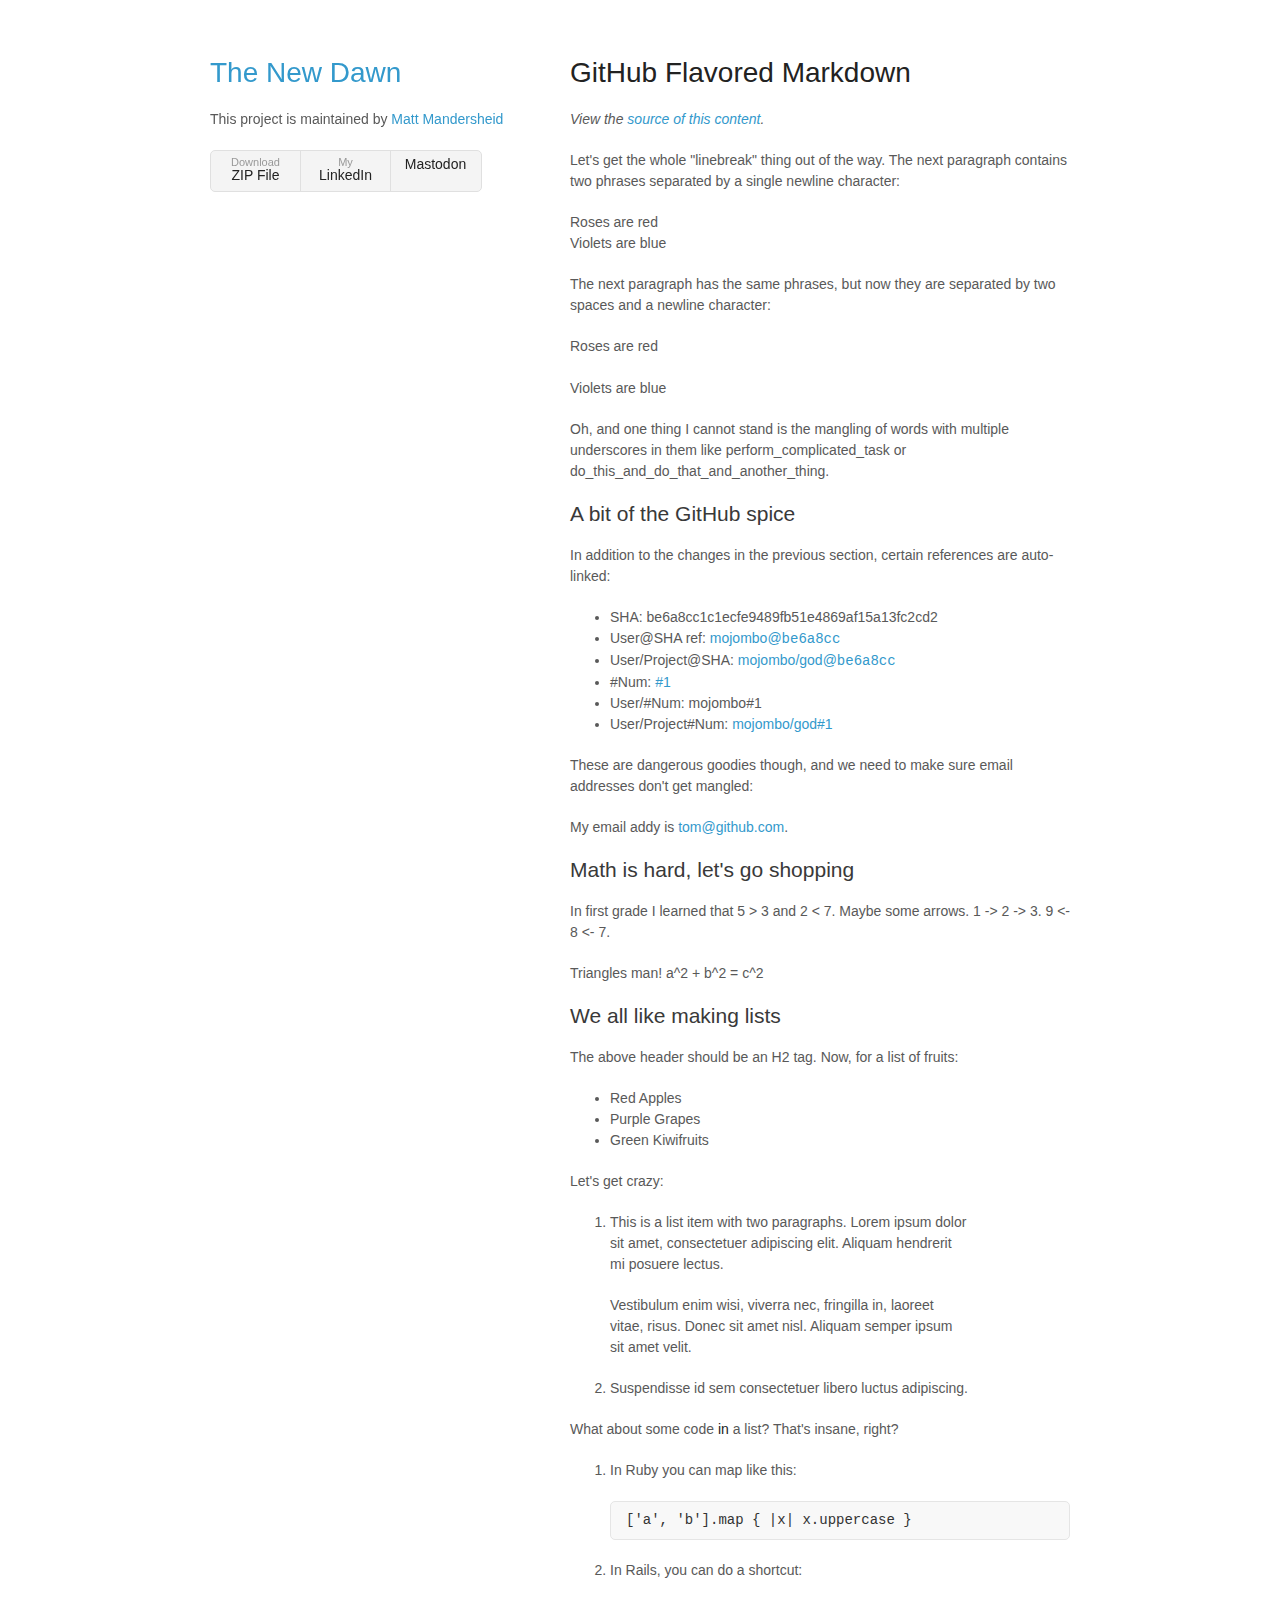
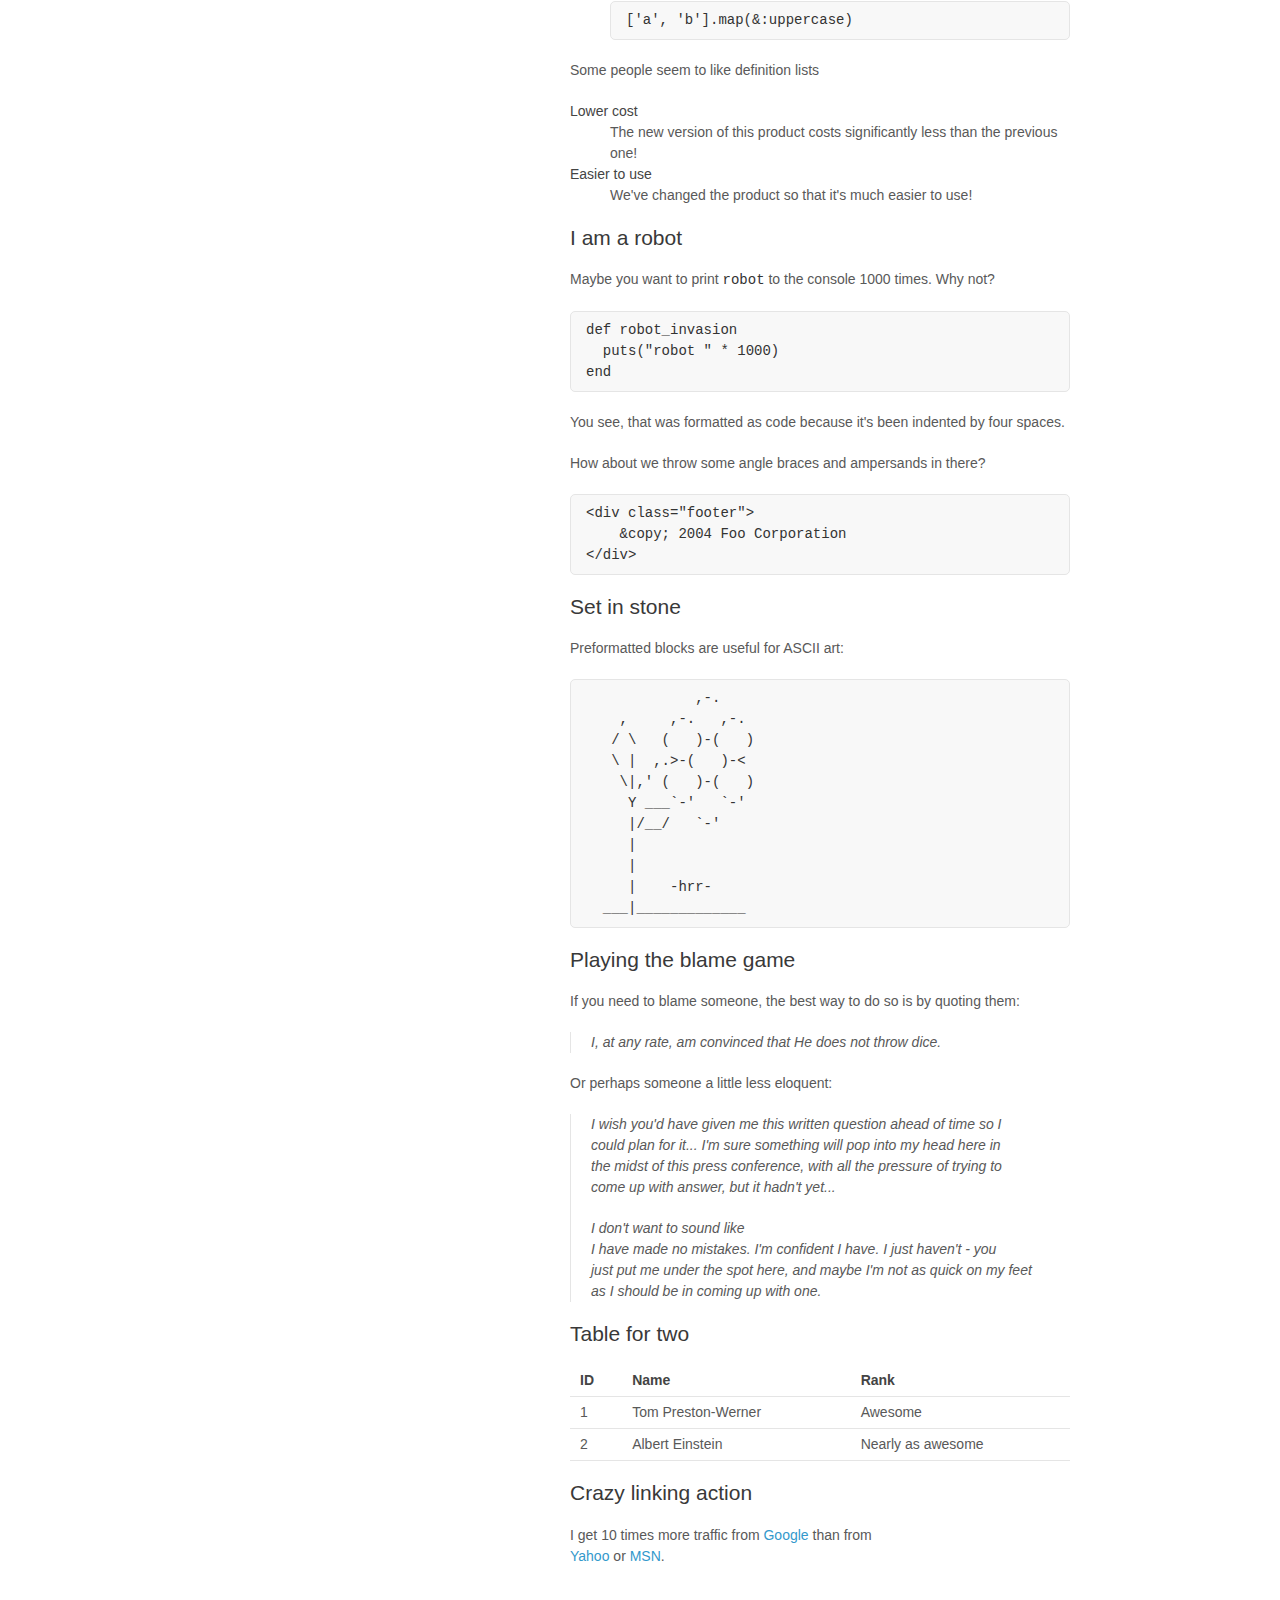
==== index.html @ 19981539 "Update index.html" ====
<!DOCTYPE html>
<html>
  <head>
    <meta charset="utf-8" />
    <meta http-equiv="X-UA-Compatible" content="chrome=1" />
    <title>A New Dawn by Matt M.</title>

    <link rel="stylesheet" href="stylesheets/styles.css" />
    <link rel="stylesheet" href="stylesheets/pygment_trac.css" />
    <meta name="viewport" content="width=device-width" />
    <!--[if lt IE 9]>
      <script src="//html5shiv.googlecode.com/svn/trunk/html5.js"></script>
    <![endif]-->
  </head>
  <body>
    <div class="wrapper">
      <header>
        <h1><a href="index.html">The New Dawn</a></h1>
        <p>
          This project is maintained by
          <a href="http://github.com/mmandersheid">Matt Mandersheid</a>
        </p>
        <ul>
          <li>
            <a href="https://github.com/orderedlist/minimal/zipball/master"
              >Download <strong>ZIP File</strong></a
            >
          </li>
          <li>
            <a href="https://linkedin.com/mmandersheid"
              >My <strong>LinkedIn</strong></a
            >
          </li>
          <li>
            <a href="https://mastodon.social/@matthewm"
              ><strong>Mastodon</strong></a
            >
          </li>
        </ul>
        <!-- Embed another HTML file here -->
        <div class="iframe-container">
          <iframe
            id="embeddedIframe"
            src="https://mmandersheid.github.io/TheNewDawn/about.html"
            frameborder="0"
            scrolling="no"
            onload="resizeIframe(this)"
          ></iframe>
        </div>
      </header>
      <section>
        <h1>GitHub Flavored Markdown</h1>

        <p>
          <em
            >View the
            <a
              href="http://github.github.com/github-flavored-markdown/sample_content.html"
              >source of this content</a
            >.</em
          >
        </p>

        <p>
          Let's get the whole "linebreak" thing out of the way. The next
          paragraph contains two phrases separated by a single newline
          character:
        </p>

        <p>
          Roses are red<br />
          Violets are blue
        </p>

        <p>
          The next paragraph has the same phrases, but now they are separated by
          two spaces and a newline character:
        </p>

        <p>
          Roses are red<br /><br />
          Violets are blue
        </p>

        <p>
          Oh, and one thing I cannot stand is the mangling of words with
          multiple underscores in them like perform_complicated_task or
          do_this_and_do_that_and_another_thing.
        </p>

        <h2>A bit of the GitHub spice</h2>

        <p>
          In addition to the changes in the previous section, certain references
          are auto-linked:
        </p>

        <ul>
          <li>SHA: be6a8cc1c1ecfe9489fb51e4869af15a13fc2cd2</li>
          <li>
            User@SHA ref:
            <a
              href="https://github.com/mojombo/product/commit/be6a8cc1c1ecfe9489fb51e4869af15a13fc2cd2"
              class="commit-link"
              >mojombo@<tt>be6a8cc</tt></a
            >
          </li>
          <li>
            User/Project@SHA:
            <a
              href="https://github.com/mojombo/god/commit/be6a8cc1c1ecfe9489fb51e4869af15a13fc2cd2"
              class="commit-link"
              >mojombo/god@<tt>be6a8cc</tt></a
            >
          </li>
          <li>
            #Num:
            <a
              href="https://github.com/github/product/issues/1"
              class="issue-link"
              title="Baseline: What is up in the air right now?"
              >#1</a
            >
          </li>
          <li>User/#Num: mojombo#1</li>
          <li>
            User/Project#Num:
            <a
              href="https://github.com/mojombo/god/issues/1"
              class="issue-link"
              title="The server is not available (or you do not have permissions to access it)"
              >mojombo/god#1</a
            >
          </li>
        </ul>

        <p>
          These are dangerous goodies though, and we need to make sure email
          addresses don't get mangled:
        </p>

        <p>
          My email addy is <a href="mailto:tom@github.com">tom@github.com</a>.
        </p>

        <h2>Math is hard, let's go shopping</h2>

        <p>
          In first grade I learned that 5 &gt; 3 and 2 &lt; 7. Maybe some
          arrows. 1 -&gt; 2 -&gt; 3. 9 &lt;- 8 &lt;- 7.
        </p>

        <p>Triangles man! a^2 + b^2 = c^2</p>

        <h2>We all like making lists</h2>

        <p>The above header should be an H2 tag. Now, for a list of fruits:</p>

        <ul>
          <li>Red Apples</li>
          <li>Purple Grapes</li>
          <li>Green Kiwifruits</li>
        </ul>

        <p>Let's get crazy:</p>

        <ol>
          <li>
            <p>
              This is a list item with two paragraphs. Lorem ipsum dolor<br />
              sit amet, consectetuer adipiscing elit. Aliquam hendrerit<br />
              mi posuere lectus.
            </p>

            <p>
              Vestibulum enim wisi, viverra nec, fringilla in, laoreet<br />
              vitae, risus. Donec sit amet nisl. Aliquam semper ipsum<br />
              sit amet velit.
            </p>
          </li>
          <li>
            <p>Suspendisse id sem consectetuer libero luctus adipiscing.</p>
          </li>
        </ol>

        <p>
          What about some code <strong>in</strong> a list? That's insane, right?
        </p>

        <ol>
          <li>
            <p>In Ruby you can map like this:</p>

            <pre><code>['a', 'b'].map { |x| x.uppercase }</code></pre>
          </li>
          <li>
            <p>In Rails, you can do a shortcut:</p>

            <pre><code>['a', 'b'].map(&amp;:uppercase)</code></pre>
          </li>
        </ol>

        <p>Some people seem to like definition lists</p>

        <dl>
          <dt>Lower cost</dt>
          <dd>
            The new version of this product costs significantly less than the
            previous one!
          </dd>
          <dt>Easier to use</dt>
          <dd>We've changed the product so that it's much easier to use!</dd>
        </dl>

        <h2>I am a robot</h2>

        <p>
          Maybe you want to print <code>robot</code> to the console 1000 times.
          Why not?
        </p>

        <pre><code>def robot_invasion
  puts("robot " * 1000)
end
</code></pre>

        <p>
          You see, that was formatted as code because it's been indented by four
          spaces.
        </p>

        <p>How about we throw some angle braces and ampersands in there?</p>

        <pre><code>&lt;div class="footer"&gt;
    &amp;copy; 2004 Foo Corporation
&lt;/div&gt;
</code></pre>

        <h2>Set in stone</h2>

        <p>Preformatted blocks are useful for ASCII art:</p>

        <pre>
             ,-.
    ,     ,-.   ,-.
   / \   (   )-(   )
   \ |  ,.&gt;-(   )-&lt;
    \|,' (   )-(   )
     Y ___`-'   `-'
     |/__/   `-'
     |
     |
     |    -hrr-
  ___|_____________
</pre
        >

        <h2>Playing the blame game</h2>

        <p>
          If you need to blame someone, the best way to do so is by quoting
          them:
        </p>

        <blockquote>
          <p>I, at any rate, am convinced that He does not throw dice.</p>
        </blockquote>

        <p>Or perhaps someone a little less eloquent:</p>

        <blockquote>
          <p>
            I wish you'd have given me this written question ahead of time so
            I<br />
            could plan for it... I'm sure something will pop into my head here
            in<br />
            the midst of this press conference, with all the pressure of trying
            to<br />
            come up with answer, but it hadn't yet...
          </p>

          <p>
            I don't want to sound like<br />
            I have made no mistakes. I'm confident I have. I just haven't -
            you<br />
            just put me under the spot here, and maybe I'm not as quick on my
            feet<br />
            as I should be in coming up with one.
          </p>
        </blockquote>

        <h2>Table for two</h2>

        <table>
          <tbody>
            <tr>
              <th>ID</th>
              <th>Name</th>
              <th>Rank</th>
            </tr>
            <tr>
              <td>1</td>
              <td>Tom Preston-Werner</td>
              <td>Awesome</td>
            </tr>
            <tr>
              <td>2</td>
              <td>Albert Einstein</td>
              <td>Nearly as awesome</td>
            </tr>
          </tbody>
        </table>

        <h2>Crazy linking action</h2>

        <p>
          I get 10 times more traffic from
          <a href="http://google.com/" title="Google">Google</a> than from<br />
          <a href="http://search.yahoo.com/" title="Yahoo Search">Yahoo</a> or
          <a href="http://search.msn.com/" title="MSN Search">MSN</a>.
        </p>
      </section>
      <footer></footer>
    </div>
    <script src="javascripts/scale.fix.js"></script>
  </body>
</html>
---- stylesheets/styles.css ----
body {
  background-color: #fff;
  padding:50px;
  font: 14px/1.5 -apple-system, BlinkMacSystemFont, "Segoe UI", Roboto, Oxygen, Ubuntu, Cantarell, "Fira Sans", "Droid Sans", "Helvetica Neue", Arial, sans-serif, "Apple Color Emoji", "Segoe UI Emoji", "Segoe UI Symbol";
  color:#595959;
  font-weight:400;
}

h1, h2, h3, h4, h5, h6 {
  color:#222;
  margin:0 0 20px;
}

p, ul, ol, table, pre, dl {
  margin:0 0 20px;
}

h1, h2, h3 {
  line-height:1.1;
}

h1 {
  font-size:28px;
  font-weight: 500;
}

h2 {
  color:#393939;
  font-weight: 500;
}

h3, h4, h5, h6 {
  color:#494949;
  font-weight: 500;
}

a {
  color:#39c;
  text-decoration:none;
}

a:hover {
  color:#069;
}

a small {
  font-size:11px;
  color:#777;
  margin-top:-0.3em;
  display:block;
}

a:hover small {
  color:#777;
}

.wrapper {
  width:860px;
  margin:0 auto;
}

blockquote {
  border-left:1px solid #e5e5e5;
  margin:0;
  padding:0 0 0 20px;
  font-style:italic;
}

code, pre {
  font-family:Monaco, Bitstream Vera Sans Mono, Lucida Console, Terminal, Consolas, Liberation Mono, DejaVu Sans Mono, Courier New, monospace;
  color:#333;
}

pre {
  padding:8px 15px;
  background: #f8f8f8;
  border-radius:5px;
  border:1px solid #e5e5e5;
  overflow-x: auto;
}

table {
  width:100%;
  border-collapse:collapse;
}


.iframe-container {
  position: relative;
  width: 100%;
  padding-top: 100%; /* Example for 16:9 aspect ratio: 9 / 16 = 0.5625 */
}

.iframe-container iframe {
  background-color: transparent;
  position: absolute;
  top: 0;
  left: 0;
  width: 100%;
  height: 175%;
}
th, td {
  text-align:left;
  padding:5px 10px;
  border-bottom:1px solid #e5e5e5;
}

dt {
  color:#444;
  font-weight:500;
}

th {
  color:#444;
}

img {
  max-width:100%;
}

header {
  width:298px;
  float:left;
  position:fixed;
  -webkit-font-smoothing:subpixel-antialiased;
}

header ul {
  list-style:none;
  height:40px;
  padding:0;
  background: #f4f4f4;
  border-radius:5px;
  border:1px solid #e0e0e0;
  width:270px;
}

header li {
  width:89px;
  float:left;
  border-right:1px solid #e0e0e0;
  height:40px;
}

header li:first-child a {
  border-radius:5px 0 0 5px;
}

header li:last-child a {
  border-radius:0 5px 5px 0;
}

header ul a {
  line-height:1;
  font-size:11px;
  color:#999;
  display:block;
  text-align:center;
  padding-top:6px;
  height:34px;
}

header ul a:hover {
  color:#999;
}

header ul a:active {
  background-color:#f0f0f0;
}

strong {
  color:#222;
  font-weight:500;
}

header ul li + li + li {
  border-right:none;
  width:89px;
}

header ul a strong {
  font-size:14px;
  display:block;
  color:#222;
}

section {
  width:500px;
  float:right;
  padding-bottom:50px;
}

small {
  font-size:11px;
}

hr {
  border:0;
  background:#e5e5e5;
  height:1px;
  margin:0 0 20px;
}

footer {
  width:270px;
  float:left;
  position:fixed;
  bottom:50px;
  -webkit-font-smoothing:subpixel-antialiased;
}

@media print, screen and (max-width: 960px) {

  div.wrapper {
    width:auto;
    margin:0;
  }

  header, section, footer {
    float:none;
    position:static;
    width:auto;
  }

  header {
    padding-right:320px;
  }

  section {
    border:1px solid #e5e5e5;
    border-width:1px 0;
    padding:20px 0;
    margin:0 0 20px;
  }

  header a small {
    display:inline;
  }

  header ul {
    position:absolute;
    right:50px;
    top:52px;
  }
}

@media print, screen and (max-width: 720px) {
  body {
    word-wrap:break-word;
  }

  header {
    padding:0;
  }

  header ul, header p.view {
    position:static;
  }

  pre, code {
    word-wrap:normal;
  }
}

@media print, screen and (max-width: 480px) {
  body {
    padding:15px;
  }

  header ul {
    width:99%;
  }

  header li, header ul li + li + li {
    width:33%;
  }
}

@media print {
  body {
    padding:0.4in;
    font-size:12pt;
    color:#444;
  }
}
---- stylesheets/pygment_trac.css ----
.highlight  { background: #ffffff; }
.highlight .c { color: #999988; font-style: italic } /* Comment */
.highlight .err { color: #a61717; background-color: #e3d2d2 } /* Error */
.highlight .k { font-weight: bold } /* Keyword */
.highlight .o { font-weight: bold } /* Operator */
.highlight .cm { color: #999988; font-style: italic } /* Comment.Multiline */
.highlight .cp { color: #999999; font-weight: bold } /* Comment.Preproc */
.highlight .c1 { color: #999988; font-style: italic } /* Comment.Single */
.highlight .cs { color: #999999; font-weight: bold; font-style: italic } /* Comment.Special */
.highlight .gd { color: #000000; background-color: #ffdddd } /* Generic.Deleted */
.highlight .gd .x { color: #000000; background-color: #ffaaaa } /* Generic.Deleted.Specific */
.highlight .ge { font-style: italic } /* Generic.Emph */
.highlight .gr { color: #aa0000 } /* Generic.Error */
.highlight .gh { color: #999999 } /* Generic.Heading */
.highlight .gi { color: #000000; background-color: #ddffdd } /* Generic.Inserted */
.highlight .gi .x { color: #000000; background-color: #aaffaa } /* Generic.Inserted.Specific */
.highlight .go { color: #888888 } /* Generic.Output */#FEFAF6
.highlight .gp { color: #555555 } /* Generic.Prompt */
.highlight .gs { font-weight: bold } /* Generic.Strong */
.highlight .gu { color: #800080; font-weight: bold; } /* Generic.Subheading */
.highlight .gt { color: #aa0000 } /* Generic.Traceback */
.highlight .kc { font-weight: bold } /* Keyword.Constant */
.highlight .kd { font-weight: bold } /* Keyword.Declaration */
.highlight .kn { font-weight: bold } /* Keyword.Namespace */
.highlight .kp { font-weight: bold } /* Keyword.Pseudo */
.highlight .kr { font-weight: bold } /* Keyword.Reserved */
.highlight .kt { color: #445588; font-weight: bold } /* Keyword.Type */
.highlight .m { color: #009999 } /* Literal.Number */
.highlight .s { color: #d14 } /* Literal.String */
.highlight .na { color: #008080 } /* Name.Attribute */
.highlight .nb { color: #0086B3 } /* Name.Builtin */
.highlight .nc { color: #445588; font-weight: bold } /* Name.Class */
.highlight .no { color: #008080 } /* Name.Constant */
.highlight .ni { color: #800080 } /* Name.Entity */
.highlight .ne { color: #990000; font-weight: bold } /* Name.Exception */
.highlight .nf { color: #990000; font-weight: bold } /* Name.Function */
.highlight .nn { color: #555555 } /* Name.Namespace */
.highlight .nt { color: #000080 } /* Name.Tag */
.highlight .nv { color: #008080 } /* Name.Variable */
.highlight .ow { font-weight: bold } /* Operator.Word */
.highlight .w { color: #bbbbbb } /* Text.Whitespace */
.highlight .mf { color: #009999 } /* Literal.Number.Float */
.highlight .mh { color: #009999 } /* Literal.Number.Hex */
.highlight .mi { color: #009999 } /* Literal.Number.Integer */
.highlight .mo { color: #009999 } /* Literal.Number.Oct */
.highlight .sb { color: #d14 } /* Literal.String.Backtick */
.highlight .sc { color: #d14 } /* Literal.String.Char */
.highlight .sd { color: #d14 } /* Literal.String.Doc */
.highlight .s2 { color: #d14 } /* Literal.String.Double */
.highlight .se { color: #d14 } /* Literal.String.Escape */
.highlight .sh { color: #d14 } /* Literal.String.Heredoc */
.highlight .si { color: #d14 } /* Literal.String.Interpol */
.highlight .sx { color: #d14 } /* Literal.String.Other */
.highlight .sr { color: #009926 } /* Literal.String.Regex */
.highlight .s1 { color: #d14 } /* Literal.String.Single */
.highlight .ss { color: #990073 } /* Literal.String.Symbol */
.highlight .bp { color: #999999 } /* Name.Builtin.Pseudo */
.highlight .vc { color: #008080 } /* Name.Variable.Class */
.highlight .vg { color: #008080 } /* Name.Variable.Global */
.highlight .vi { color: #008080 } /* Name.Variable.Instance */
.highlight .il { color: #009999 } /* Literal.Number.Integer.Long */

.type-csharp .highlight .k { color: #0000FF }
.type-csharp .highlight .kt { color: #0000FF }
.type-csharp .highlight .nf { color: #000000; font-weight: normal }
.type-csharp .highlight .nc { color: #2B91AF }
.type-csharp .highlight .nn { color: #000000 }
.type-csharp .highlight .s { color: #A31515 }
.type-csharp .highlight .sc { color: #A31515 }
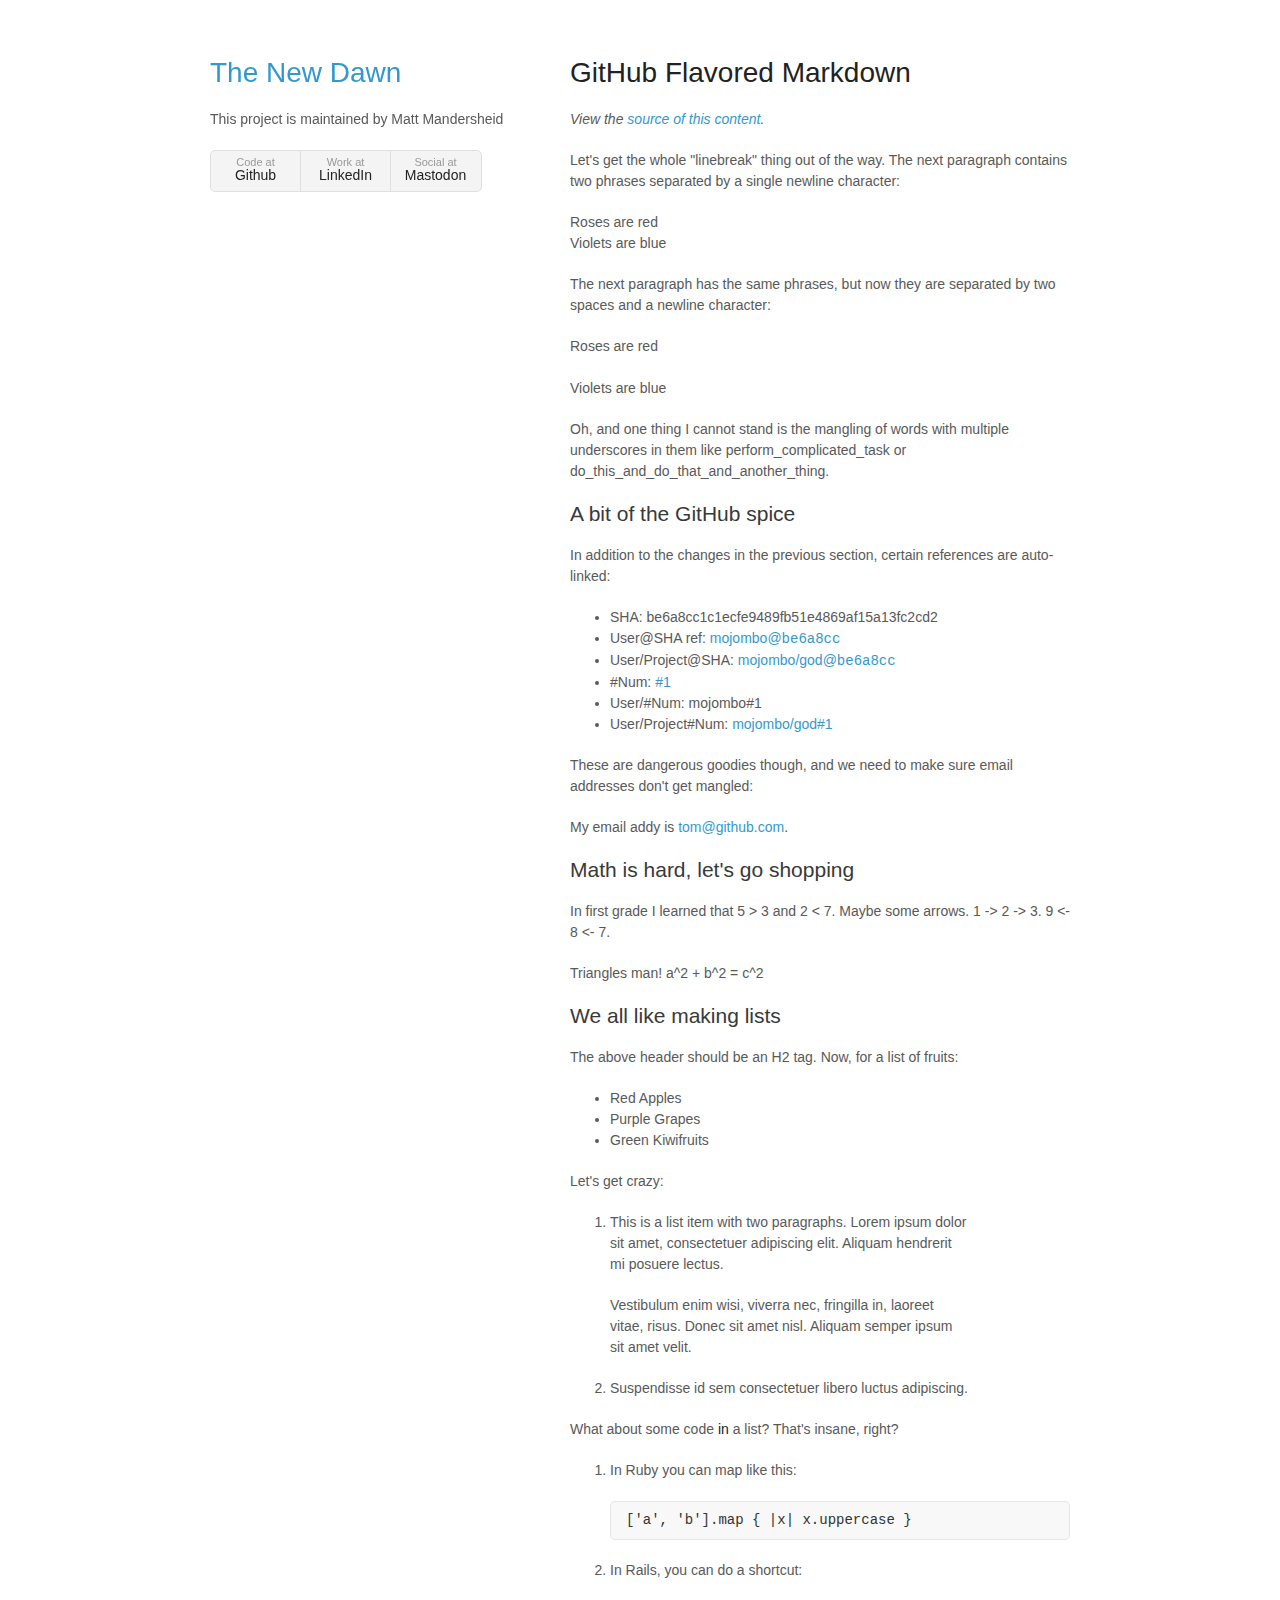
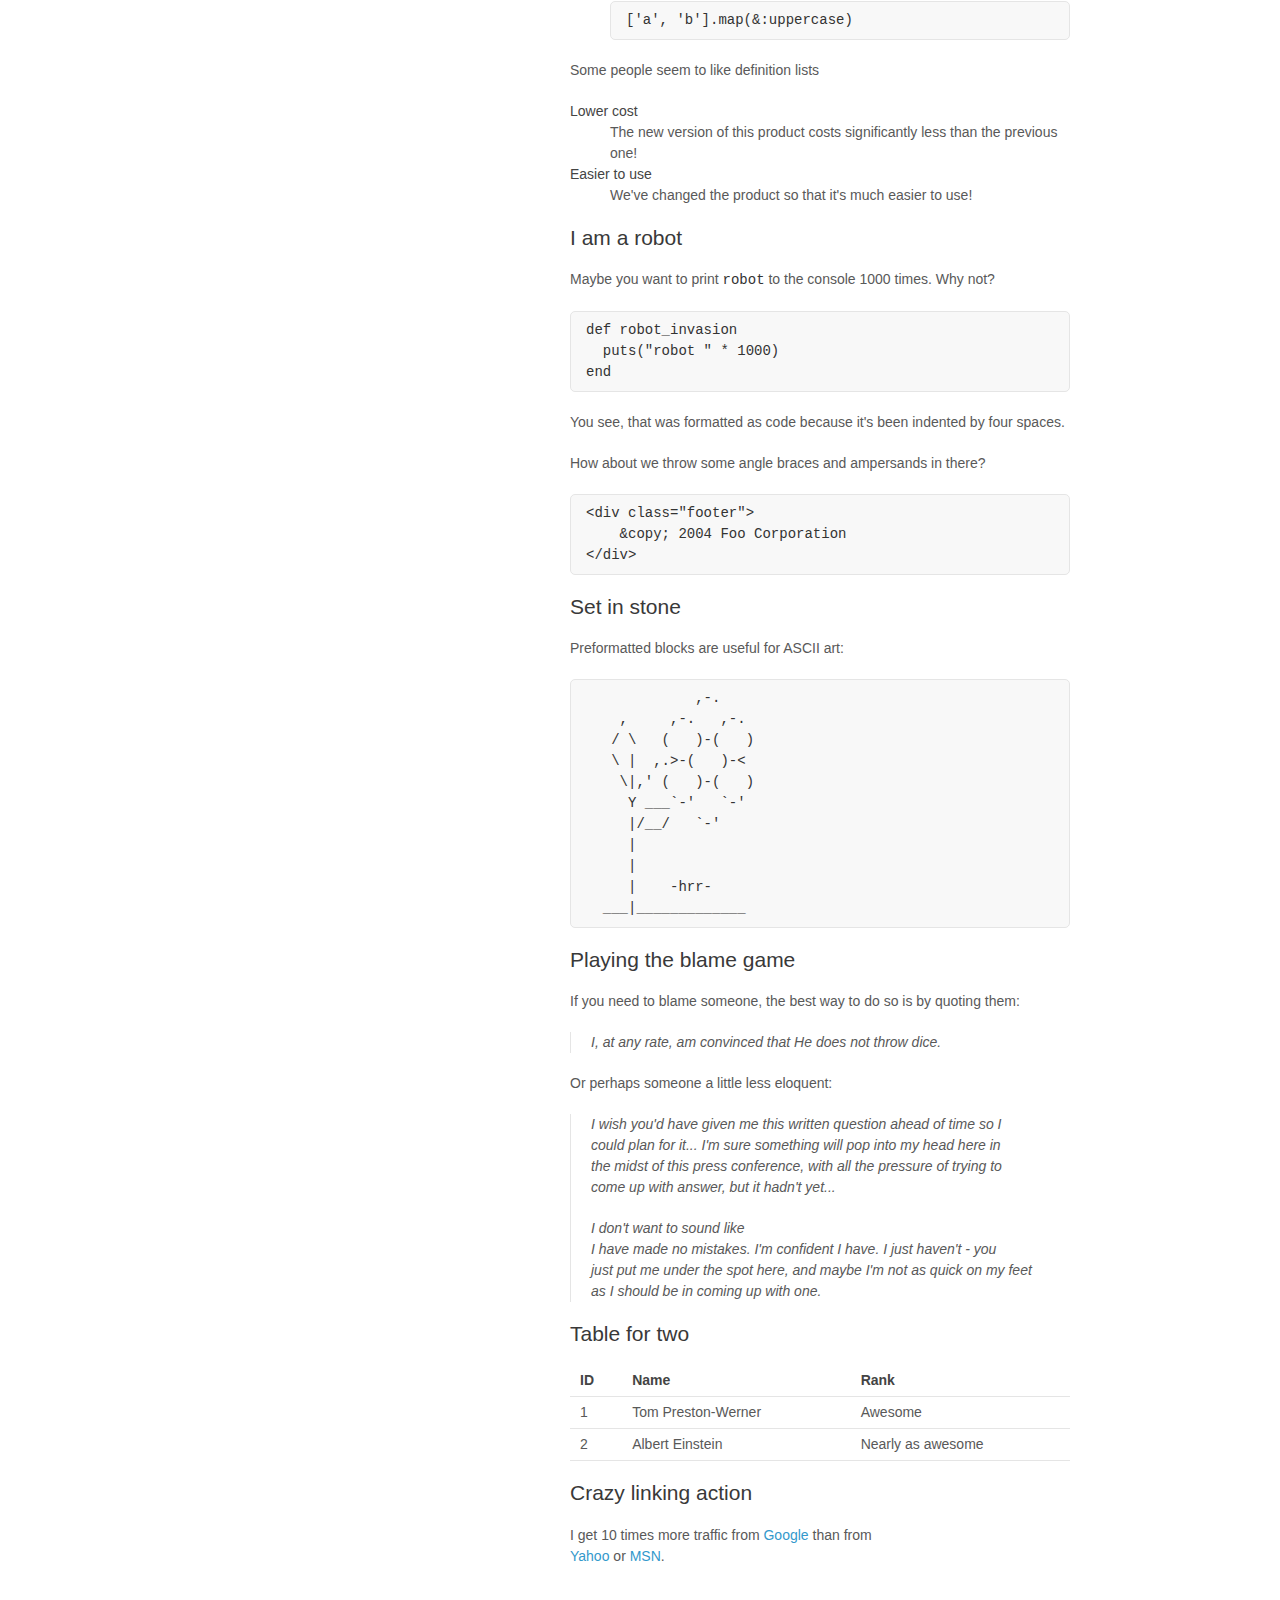
==== commit 1cca626b: "Update index.html" ====
--- a/index.html
+++ b/index.html
@@ -17,23 +17,22 @@
       <header>
         <h1><a href="index.html">The New Dawn</a></h1>
         <p>
-          This project is maintained by
-          <a href="http://github.com/mmandersheid">Matt Mandersheid</a>
+          This project is maintained by Matt Mandersheid</a>
         </p>
         <ul>
           <li>
-            <a href="https://github.com/orderedlist/minimal/zipball/master"
-              >Download <strong>ZIP File</strong></a
-            >
-          </li>
-          <li>
-            <a href="https://linkedin.com/mmandersheid"
-              >My <strong>LinkedIn</strong></a
+            <a href="http://github.com/mmandersheid"
+              >Code at<strong>Github</strong></a
+            >
+          </li>
+          <li>
+            <a href="https://www.linkedin.com/in/matt-mandersheid-91a0b8a0/"
+              >Work at<strong>LinkedIn</strong></a
             >
           </li>
           <li>
             <a href="https://mastodon.social/@matthewm"
-              ><strong>Mastodon</strong></a
+              >Social at <strong>Mastodon</strong></a
             >
           </li>
         </ul>
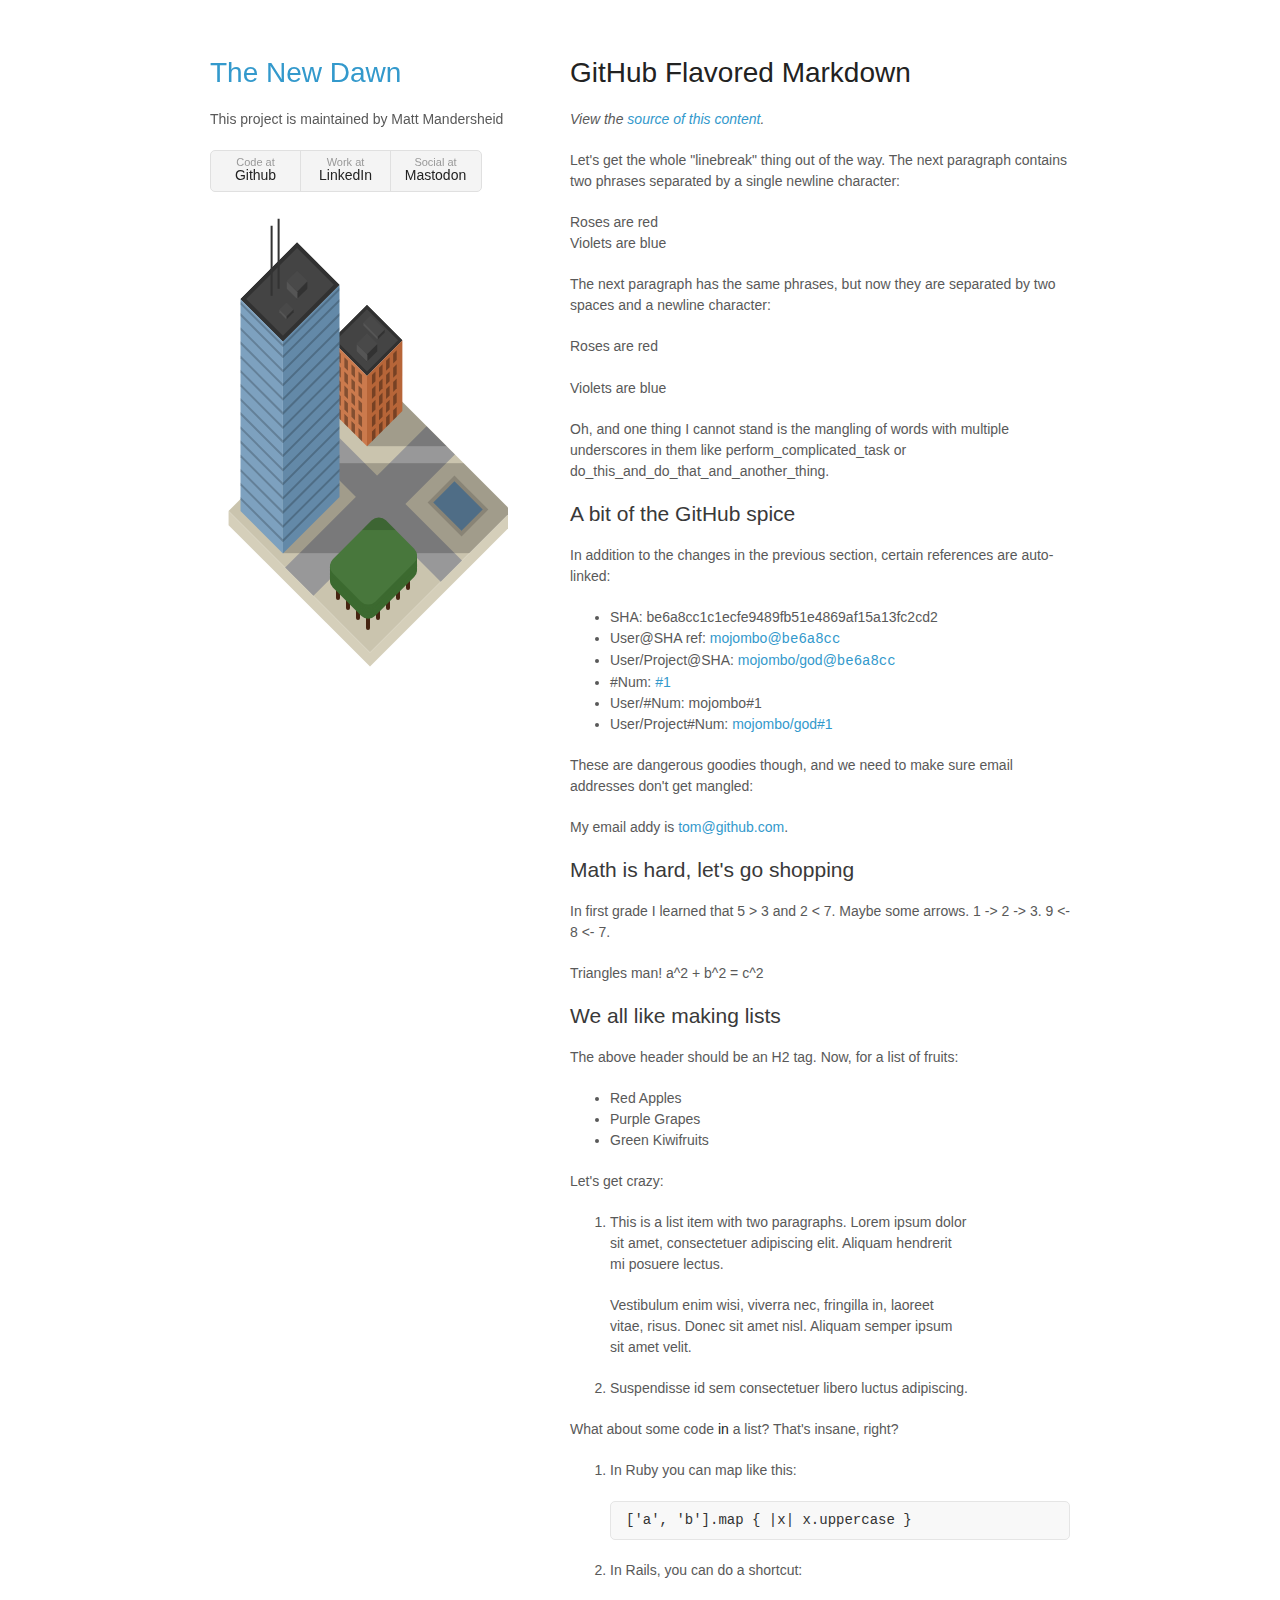
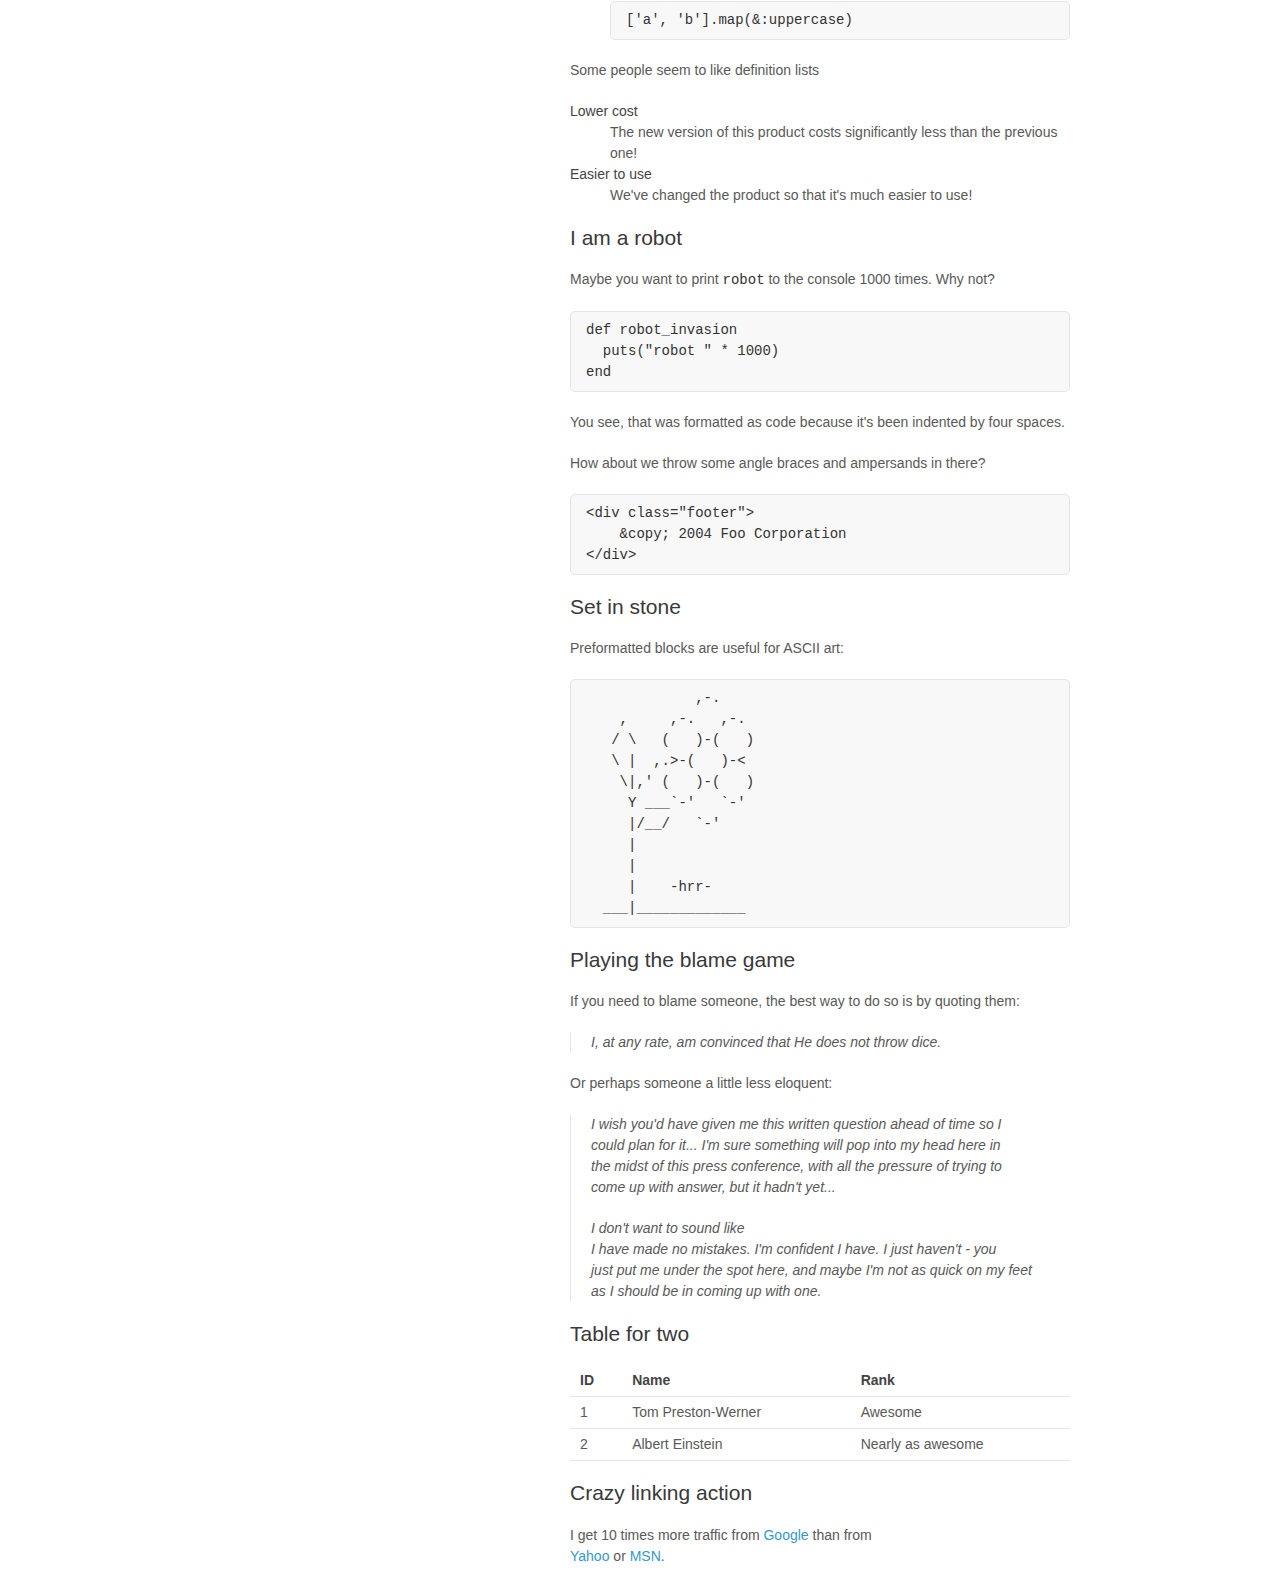
==== commit c752ff72: "a" ====
--- a/index.html
+++ b/index.html
@@ -16,9 +16,7 @@
     <div class="wrapper">
       <header>
         <h1><a href="index.html">The New Dawn</a></h1>
-        <p>
-          This project is maintained by Matt Mandersheid</a>
-        </p>
+        <p>This project is maintained by Matt Mandersheid</p>
         <ul>
           <li>
             <a href="http://github.com/mmandersheid"
@@ -40,11 +38,14 @@
         <div class="iframe-container">
           <iframe
             id="embeddedIframe"
-            src="https://mmandersheid.github.io/TheNewDawn/about.html"
+            src="about.html"
             frameborder="0"
             scrolling="no"
             onload="resizeIframe(this)"
-          ></iframe>
+            style="width: 100%; height: 475px"
+          >
+            <!-- Adjust height as necessary -->
+          </iframe>
         </div>
       </header>
       <section>
@@ -322,5 +323,14 @@
       <footer></footer>
     </div>
     <script src="javascripts/scale.fix.js"></script>
-  </body>
-</html>
+
+    <script>
+      function resizeIframe(iframe) {
+          iframe.style.height = iframe.contentWindow.document.documentElement.scrollHeight + 'px';
+      }
+      
+      window.addEventListener('resize', function() {
+          resizeIframe(document.getElementById('embeddedIframe'));
+      });
+      </script>
+</html>--- a/stylesheets/styles.css
+++ b/stylesheets/styles.css
@@ -85,20 +85,7 @@
 }
 
 
-.iframe-container {
-  position: relative;
-  width: 100%;
-  padding-top: 100%; /* Example for 16:9 aspect ratio: 9 / 16 = 0.5625 */
-}
-
-.iframe-container iframe {
-  background-color: transparent;
-  position: absolute;
-  top: 0;
-  left: 0;
-  width: 100%;
-  height: 175%;
-}
+
 th, td {
   text-align:left;
   padding:5px 10px;
@@ -187,7 +174,7 @@
 section {
   width:500px;
   float:right;
-  padding-bottom:50px;
+  padding-bottom:0px;
 }
 
 small {
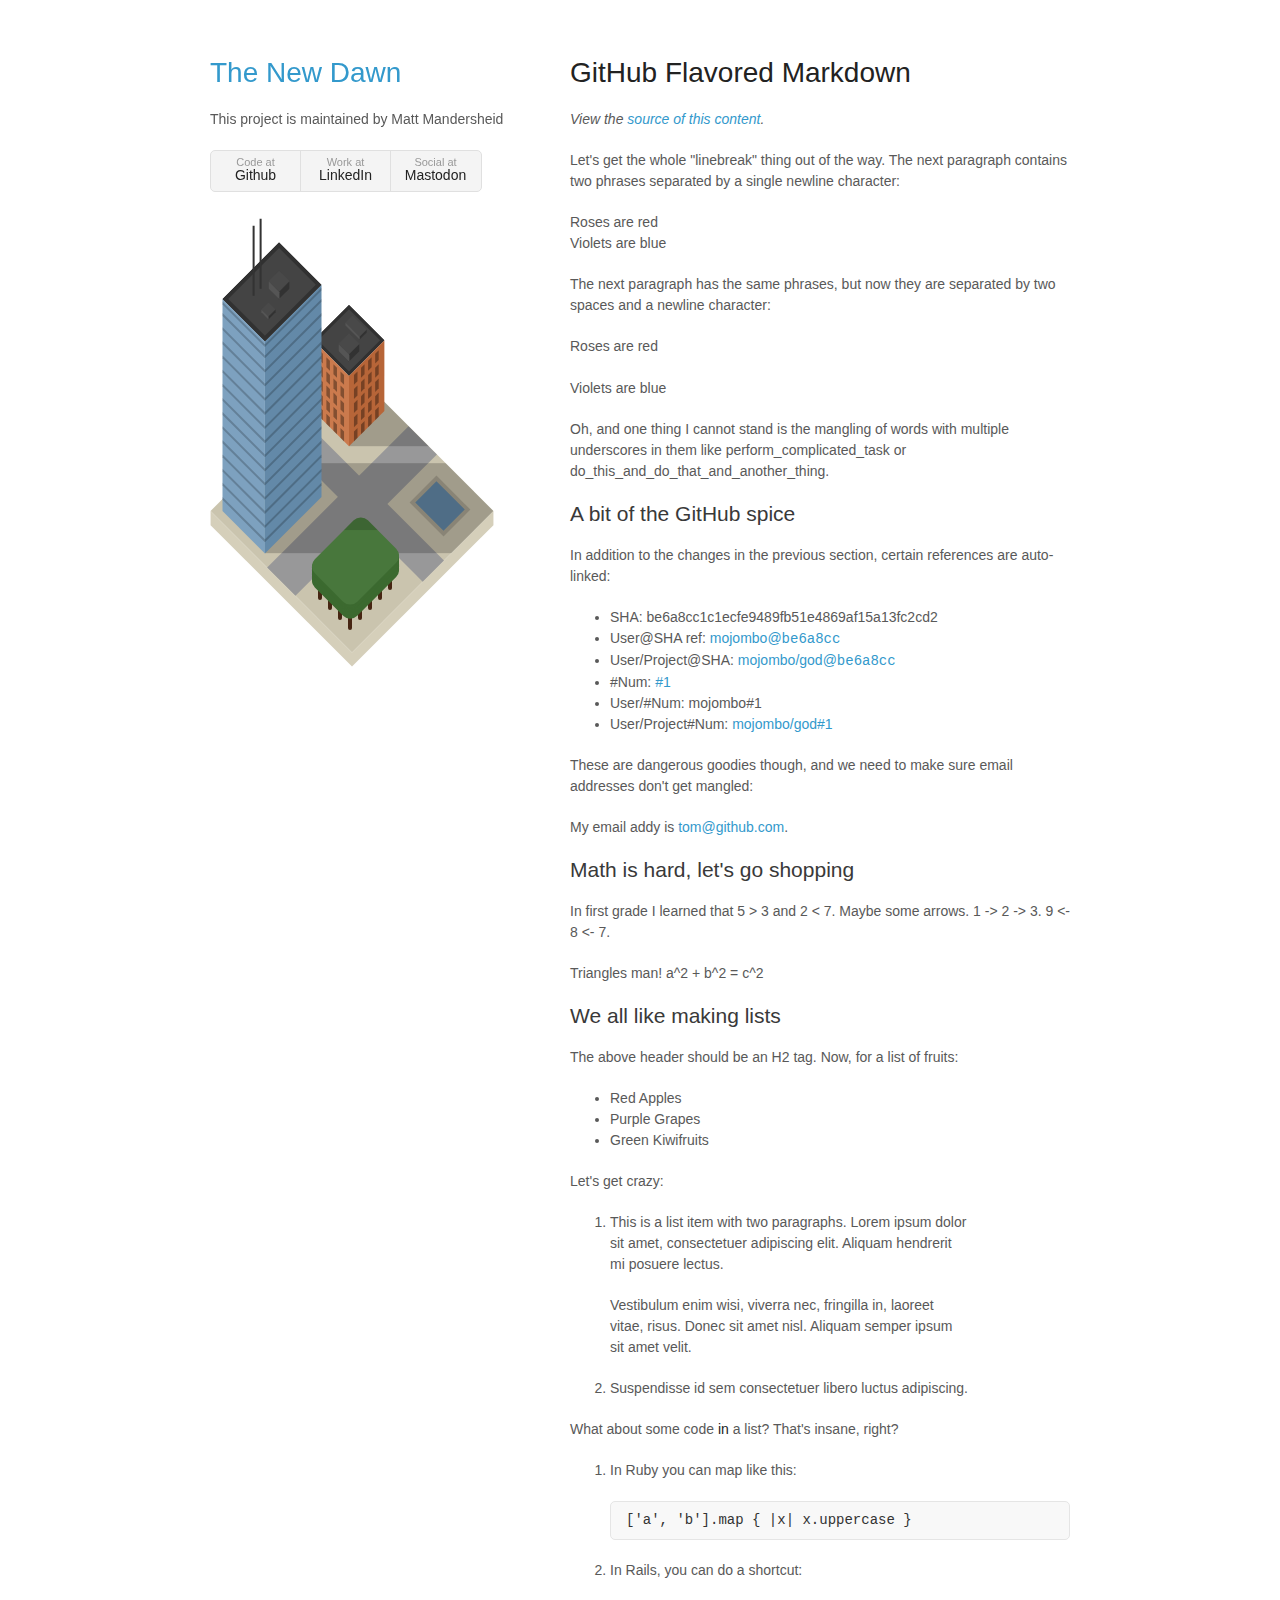
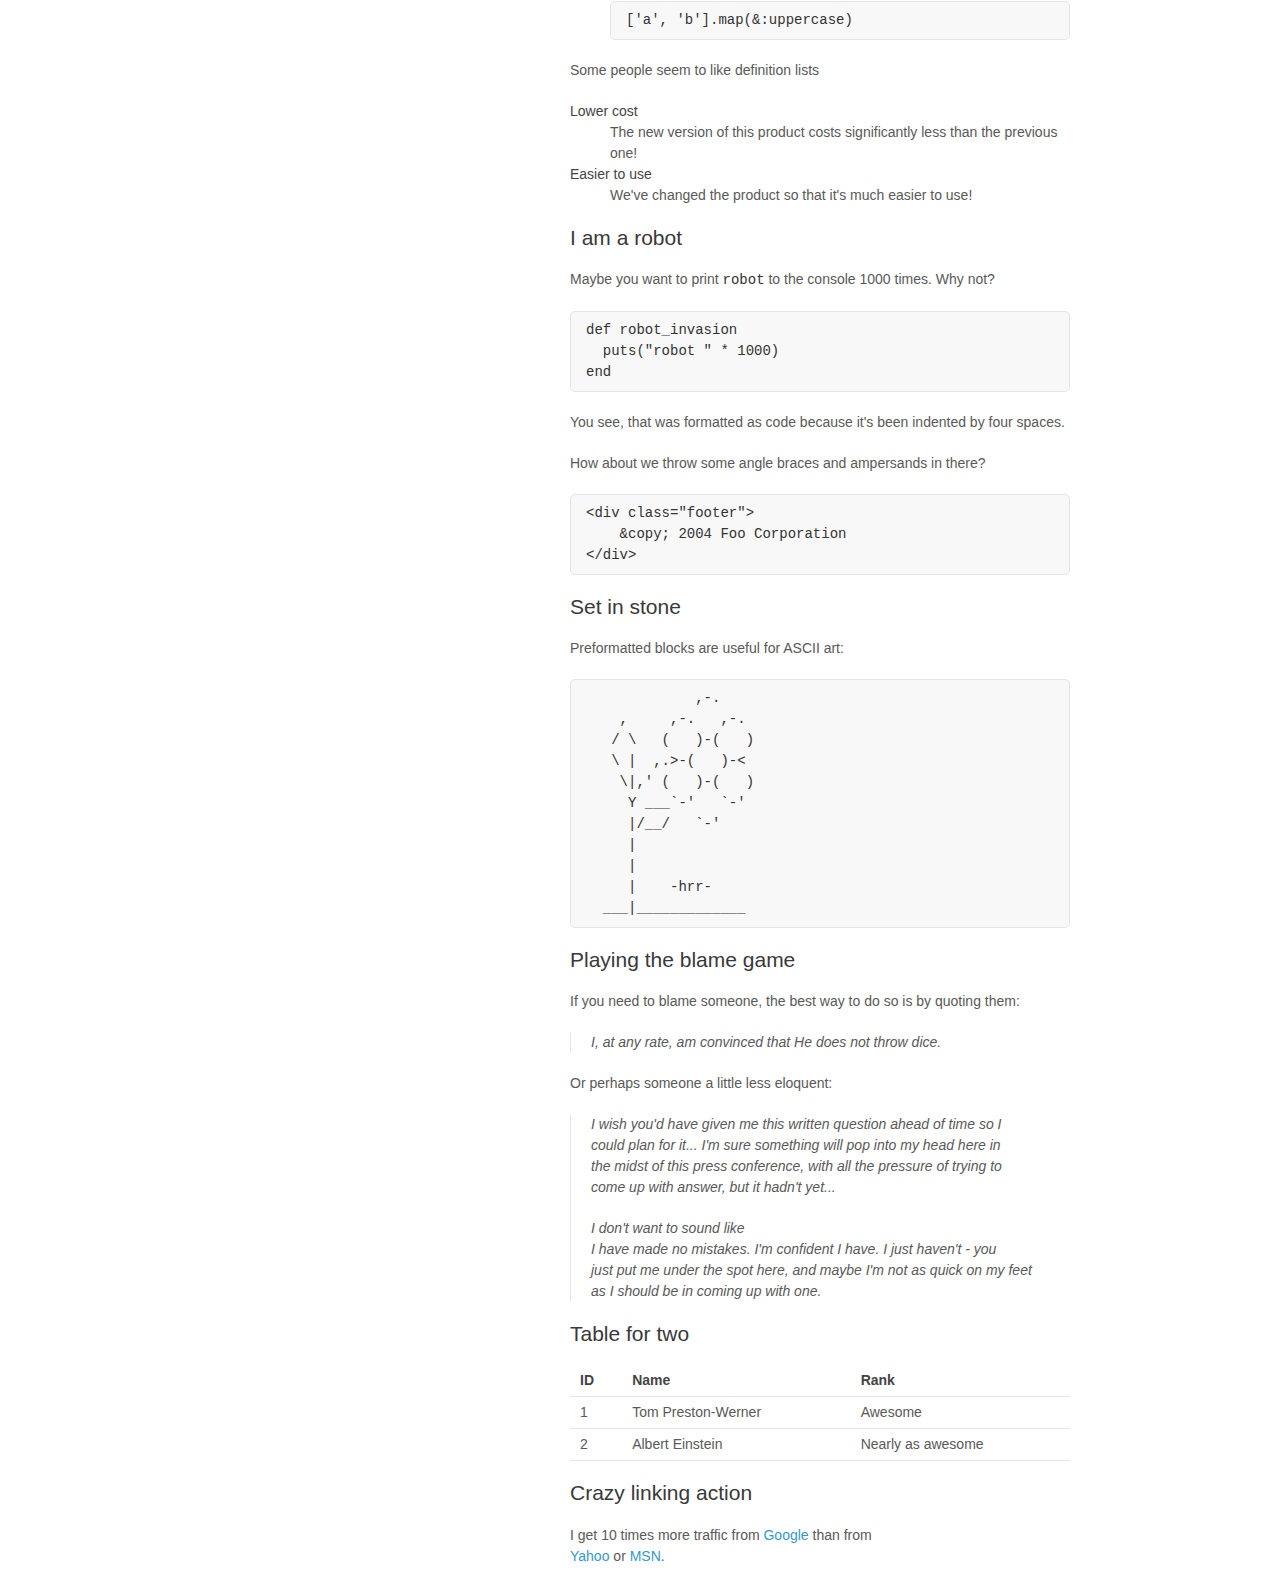
==== commit 1e9ba98d: "Update index.html" ====
--- a/index.html
+++ b/index.html
@@ -15,7 +15,7 @@
   <body>
     <div class="wrapper">
       <header>
-        <h1><a href="index.html">The New Dawn</a></h1>
+        <h1><a href="http://mmandersheid.github.io/TheNewDawn">The New Dawn</a></h1>
         <p>This project is maintained by Matt Mandersheid</p>
         <ul>
           <li>
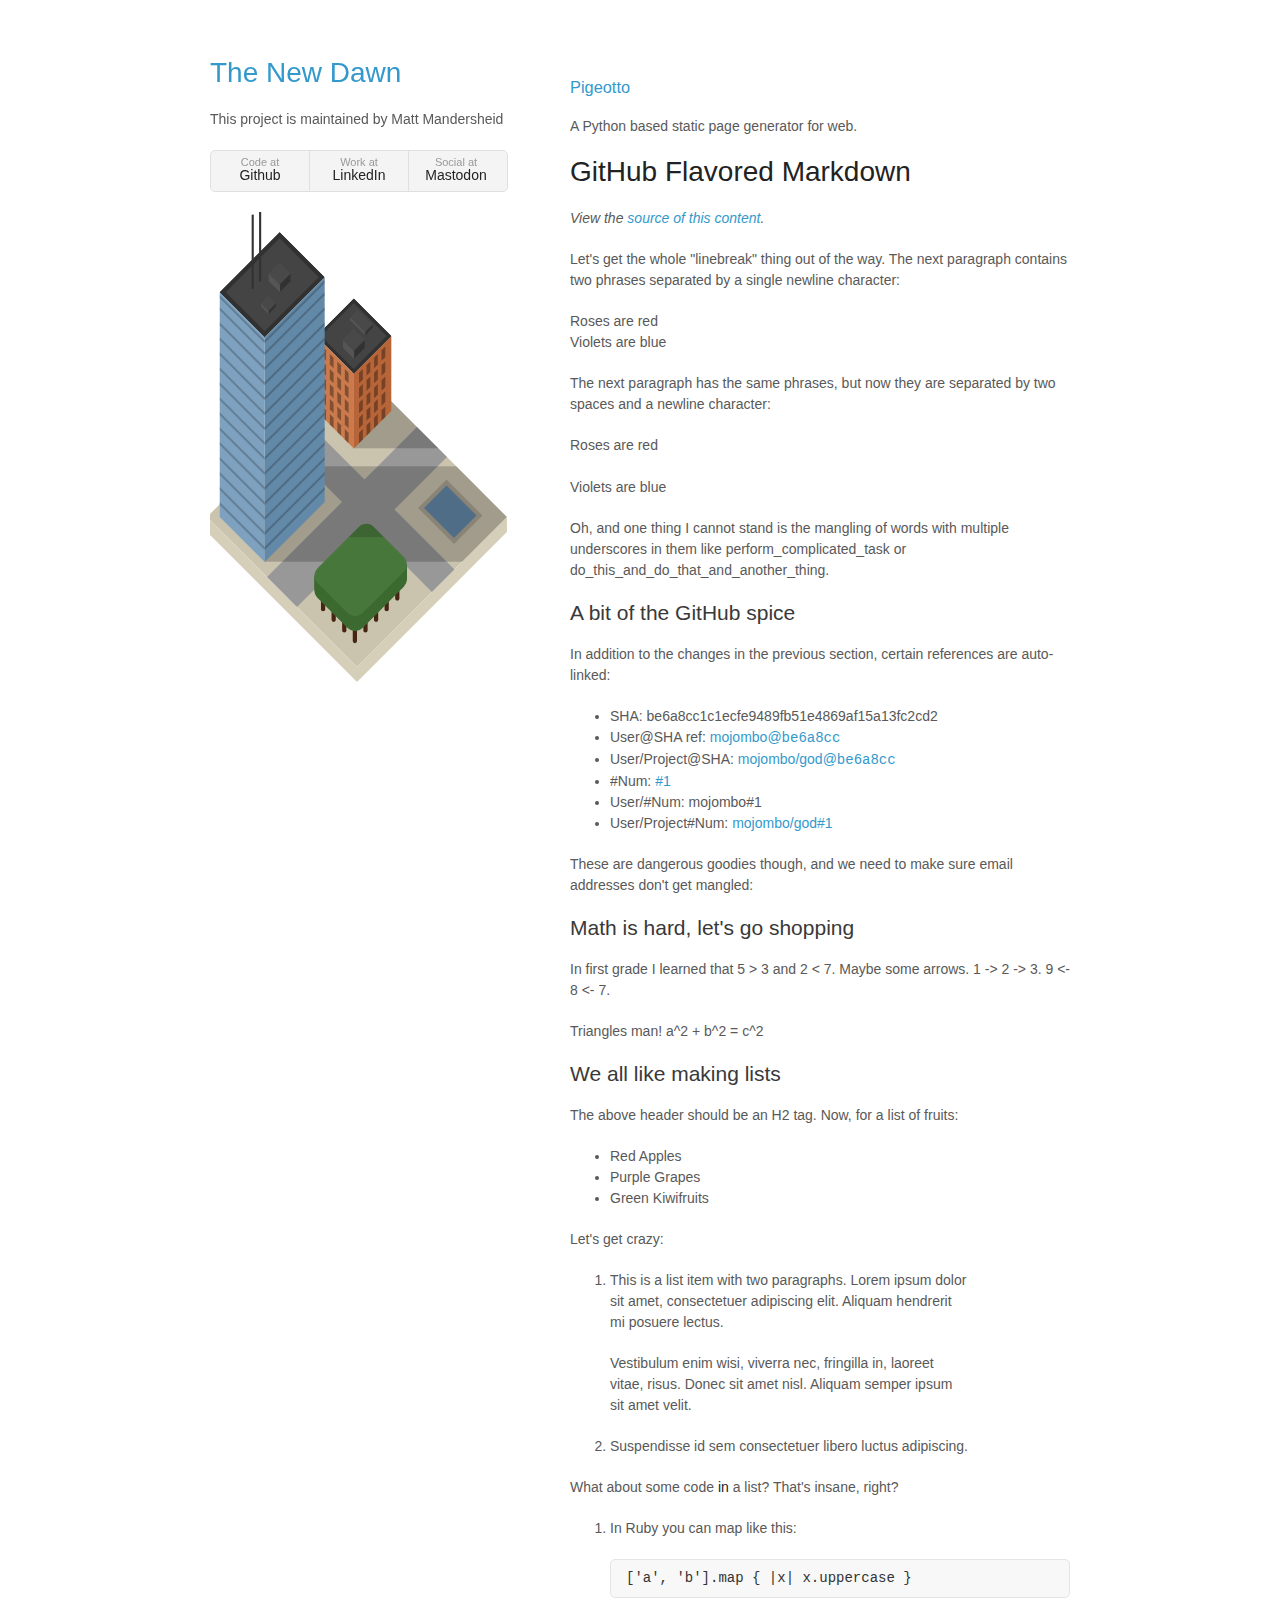
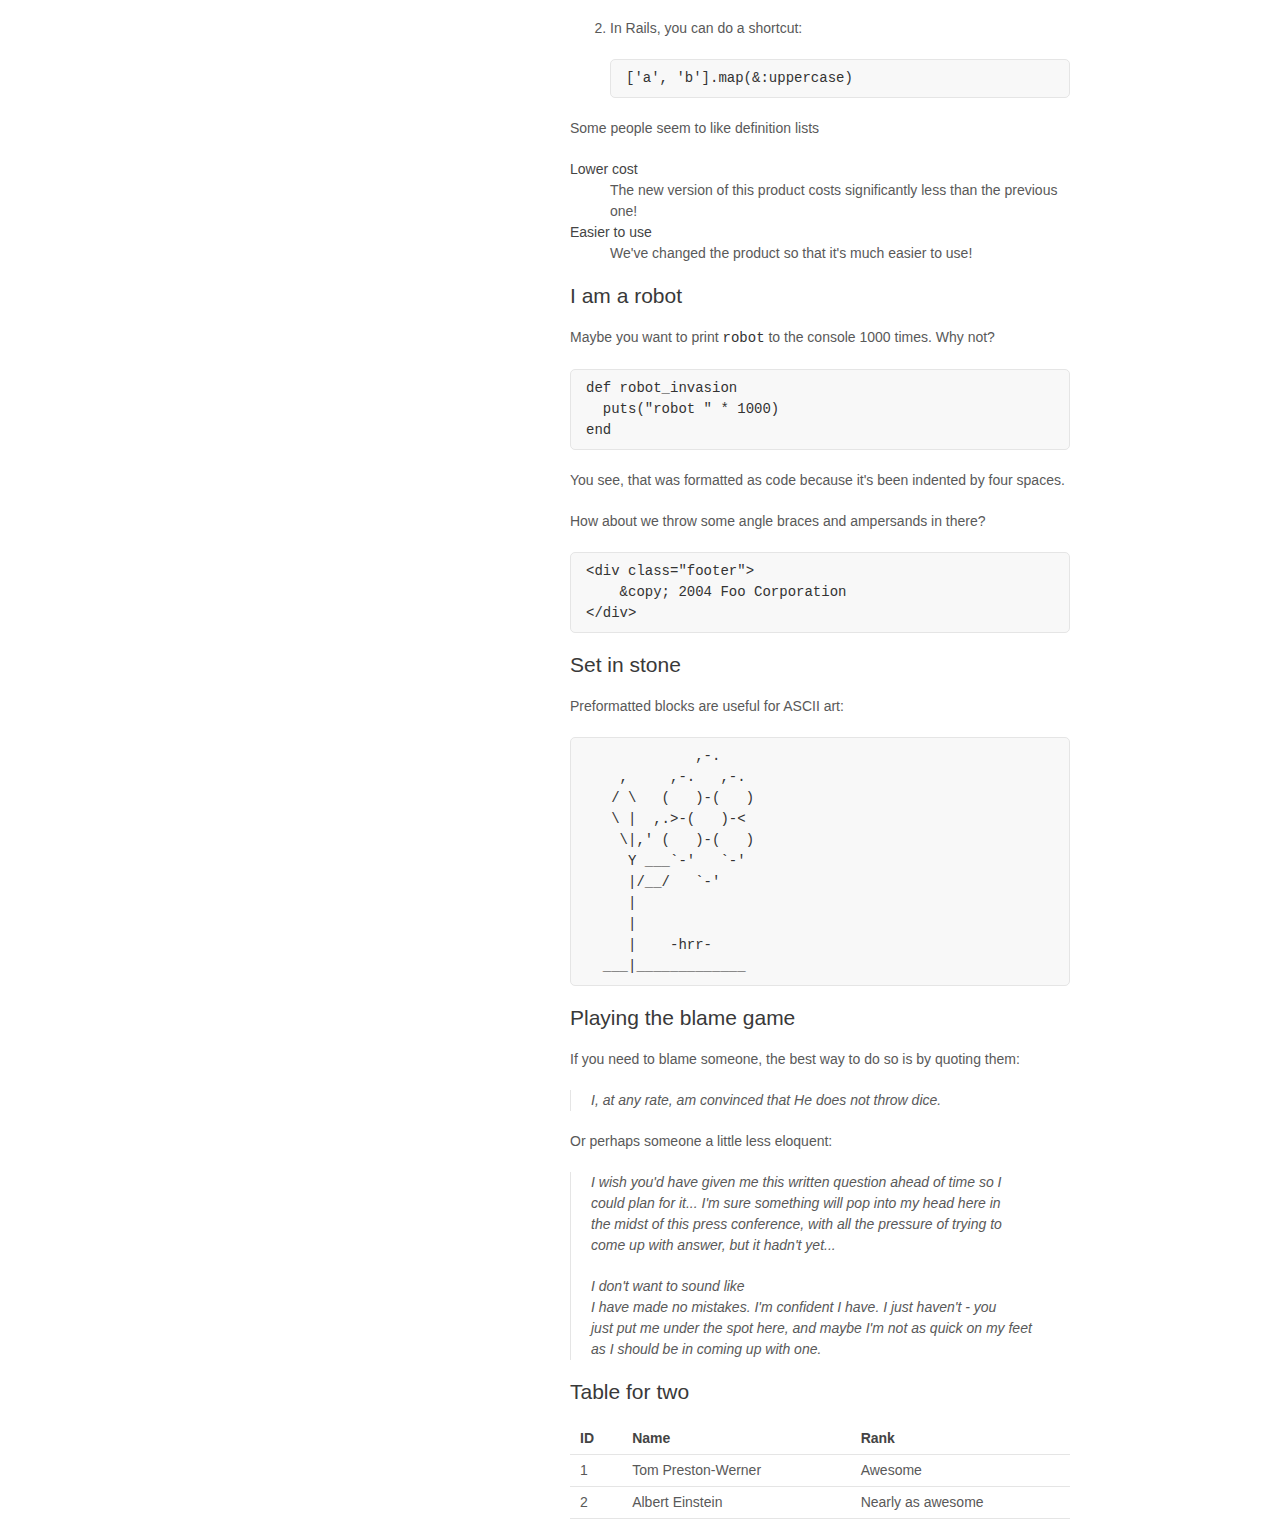
==== commit 4250c9fe: "Update index.html" ====
--- a/index.html
+++ b/index.html
@@ -15,11 +15,11 @@
   <body>
     <div class="wrapper">
       <header>
-        <h1><a href="http://mmandersheid.github.io/TheNewDawn">The New Dawn</a></h1>
+        <h1><a href="https://mmandersheid.github.io/TheNewDawn">The New Dawn</a></h1>
         <p>This project is maintained by Matt Mandersheid</p>
         <ul>
           <li>
-            <a href="http://github.com/mmandersheid"
+            <a href="https://github.com/mmandersheid"
               >Code at<strong>Github</strong></a
             >
           </li>
@@ -49,6 +49,12 @@
         </div>
       </header>
       <section>
+        <p>
+
+            <a href="https://pypi.org/project/pidgeotto/"> <h3>Pigeotto</h3> </a> A Python based static page generator for web.
+              </p>
+        
+        </h2>
         <h1>GitHub Flavored Markdown</h1>
 
         <p>
@@ -139,9 +145,7 @@
           addresses don't get mangled:
         </p>
 
-        <p>
-          My email addy is <a href="mailto:tom@github.com">tom@github.com</a>.
-        </p>
+
 
         <h2>Math is hard, let's go shopping</h2>
 
@@ -310,15 +314,6 @@
             </tr>
           </tbody>
         </table>
-
-        <h2>Crazy linking action</h2>
-
-        <p>
-          I get 10 times more traffic from
-          <a href="http://google.com/" title="Google">Google</a> than from<br />
-          <a href="http://search.yahoo.com/" title="Yahoo Search">Yahoo</a> or
-          <a href="http://search.msn.com/" title="MSN Search">MSN</a>.
-        </p>
       </section>
       <footer></footer>
     </div>
--- a/stylesheets/styles.css
+++ b/stylesheets/styles.css
@@ -119,11 +119,11 @@
   background: #f4f4f4;
   border-radius:5px;
   border:1px solid #e0e0e0;
-  width:270px;
+  width:296px;
 }
 
 header li {
-  width:89px;
+  width:98px;
   float:left;
   border-right:1px solid #e0e0e0;
   height:40px;
@@ -134,7 +134,7 @@
 }
 
 header li:last-child a {
-  border-radius:0 5px 5px 0;
+  border-radius:0 0px 5px 0;
 }
 
 header ul a {
@@ -162,7 +162,7 @@
 
 header ul li + li + li {
   border-right:none;
-  width:89px;
+  width:94px;
 }
 
 header ul a strong {
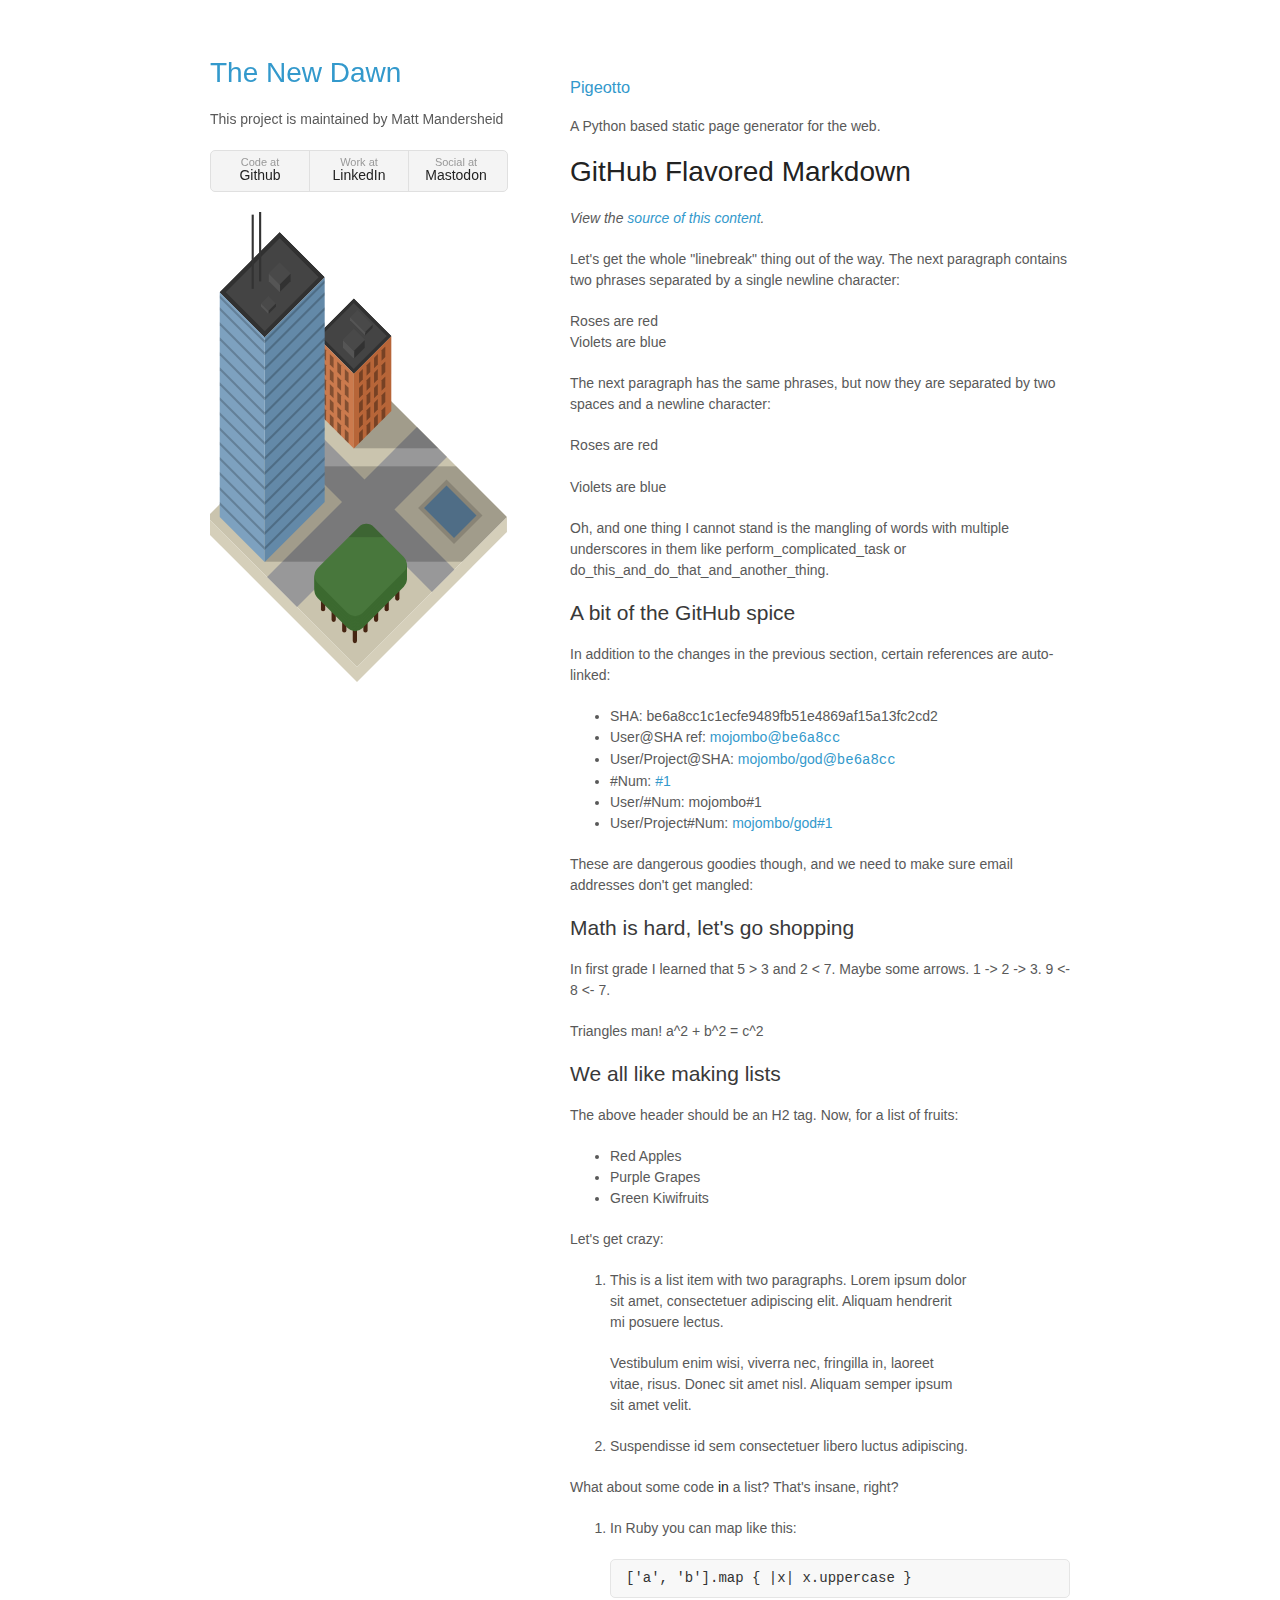
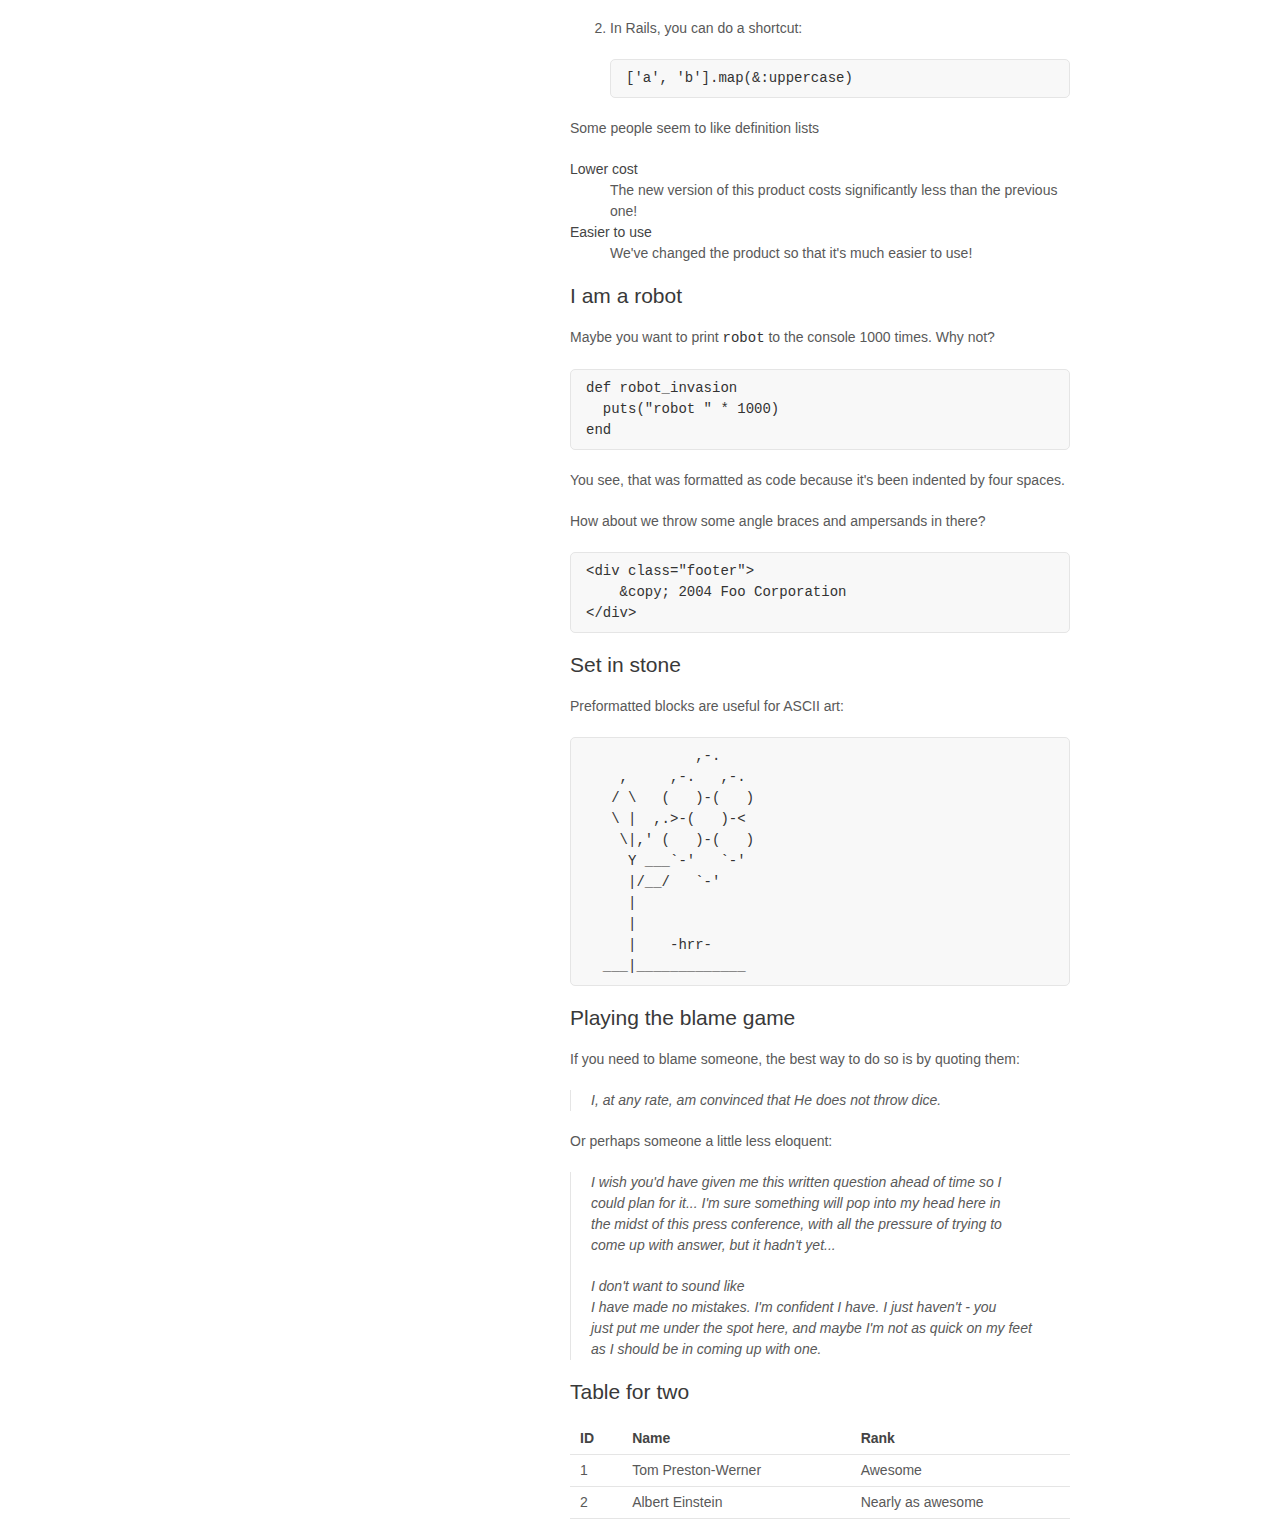
==== commit 6394b016: "Update index.html" ====
--- a/index.html
+++ b/index.html
@@ -51,7 +51,7 @@
       <section>
         <p>
 
-            <a href="https://pypi.org/project/pidgeotto/"> <h3>Pigeotto</h3> </a> A Python based static page generator for web.
+            <a href="https://pypi.org/project/pidgeotto/"> <h3>Pigeotto</h3> </a> A Python based static page generator for the web.
               </p>
         
         </h2>
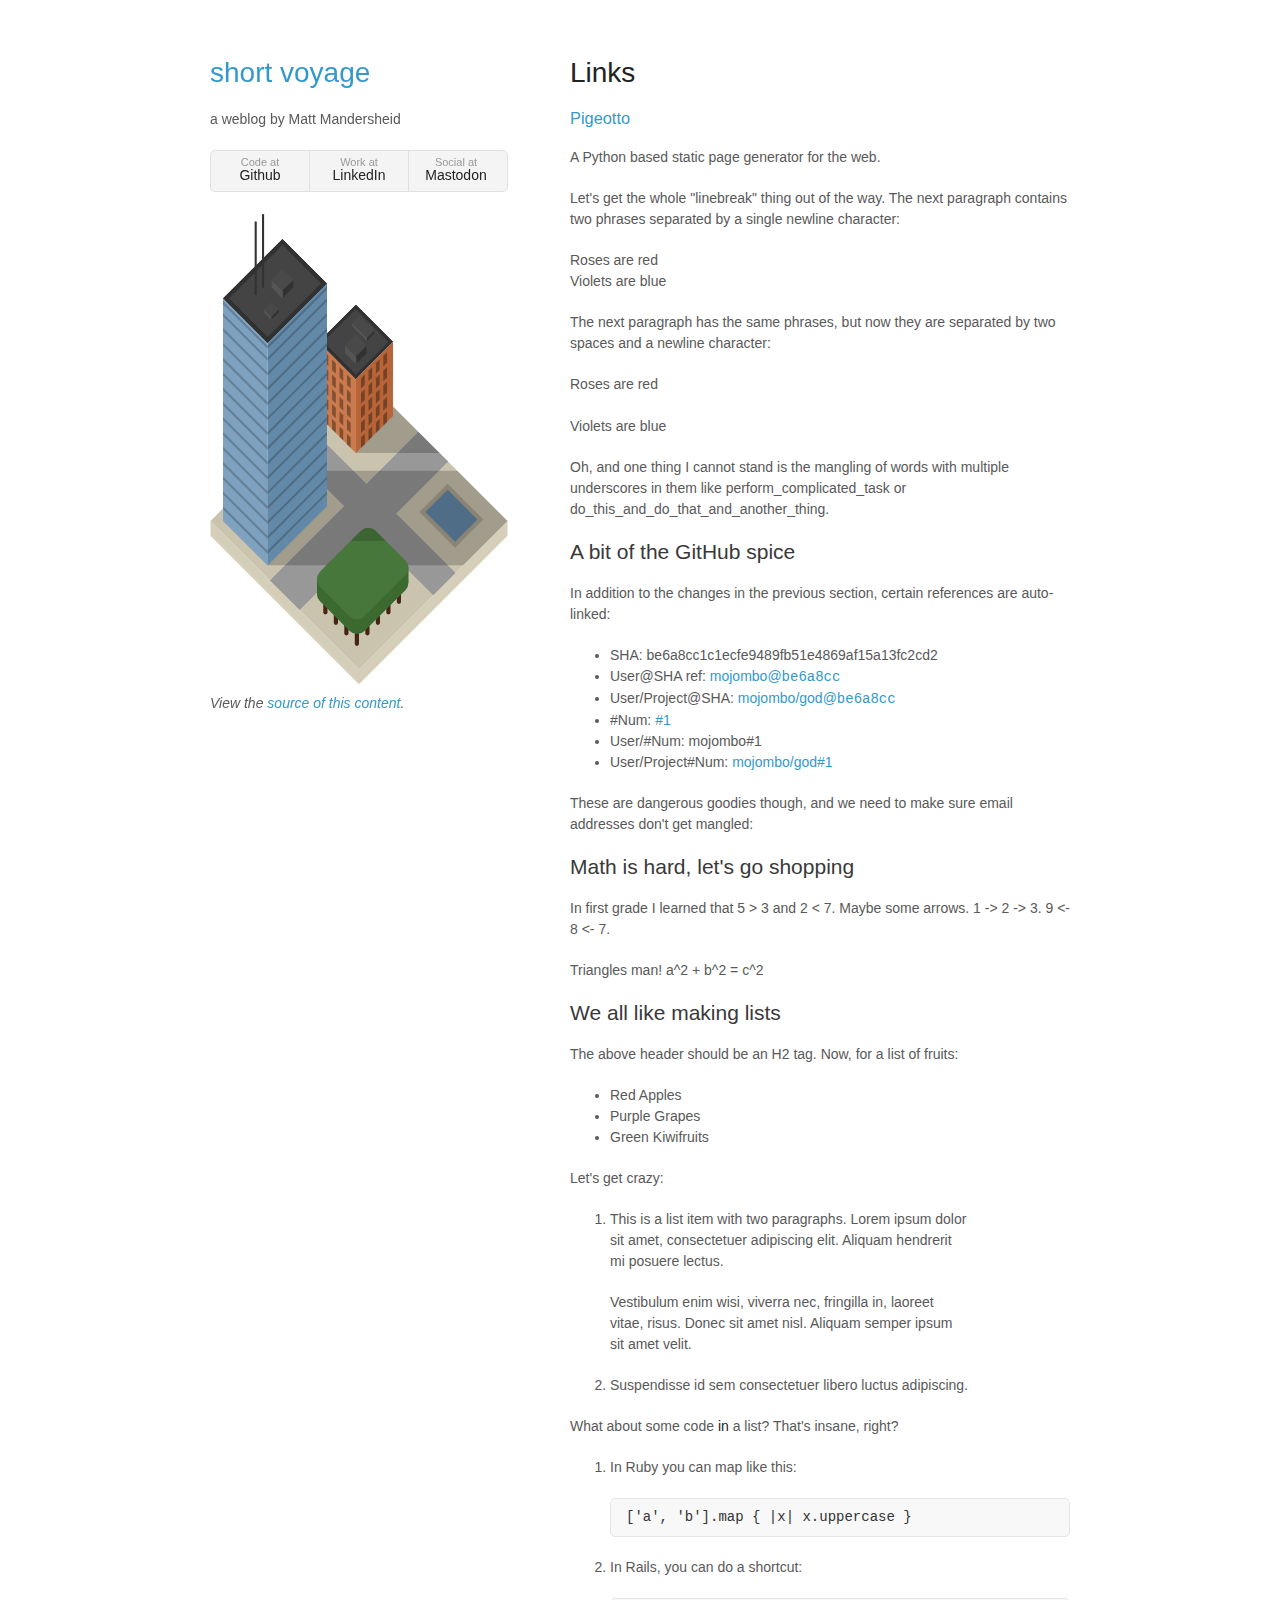
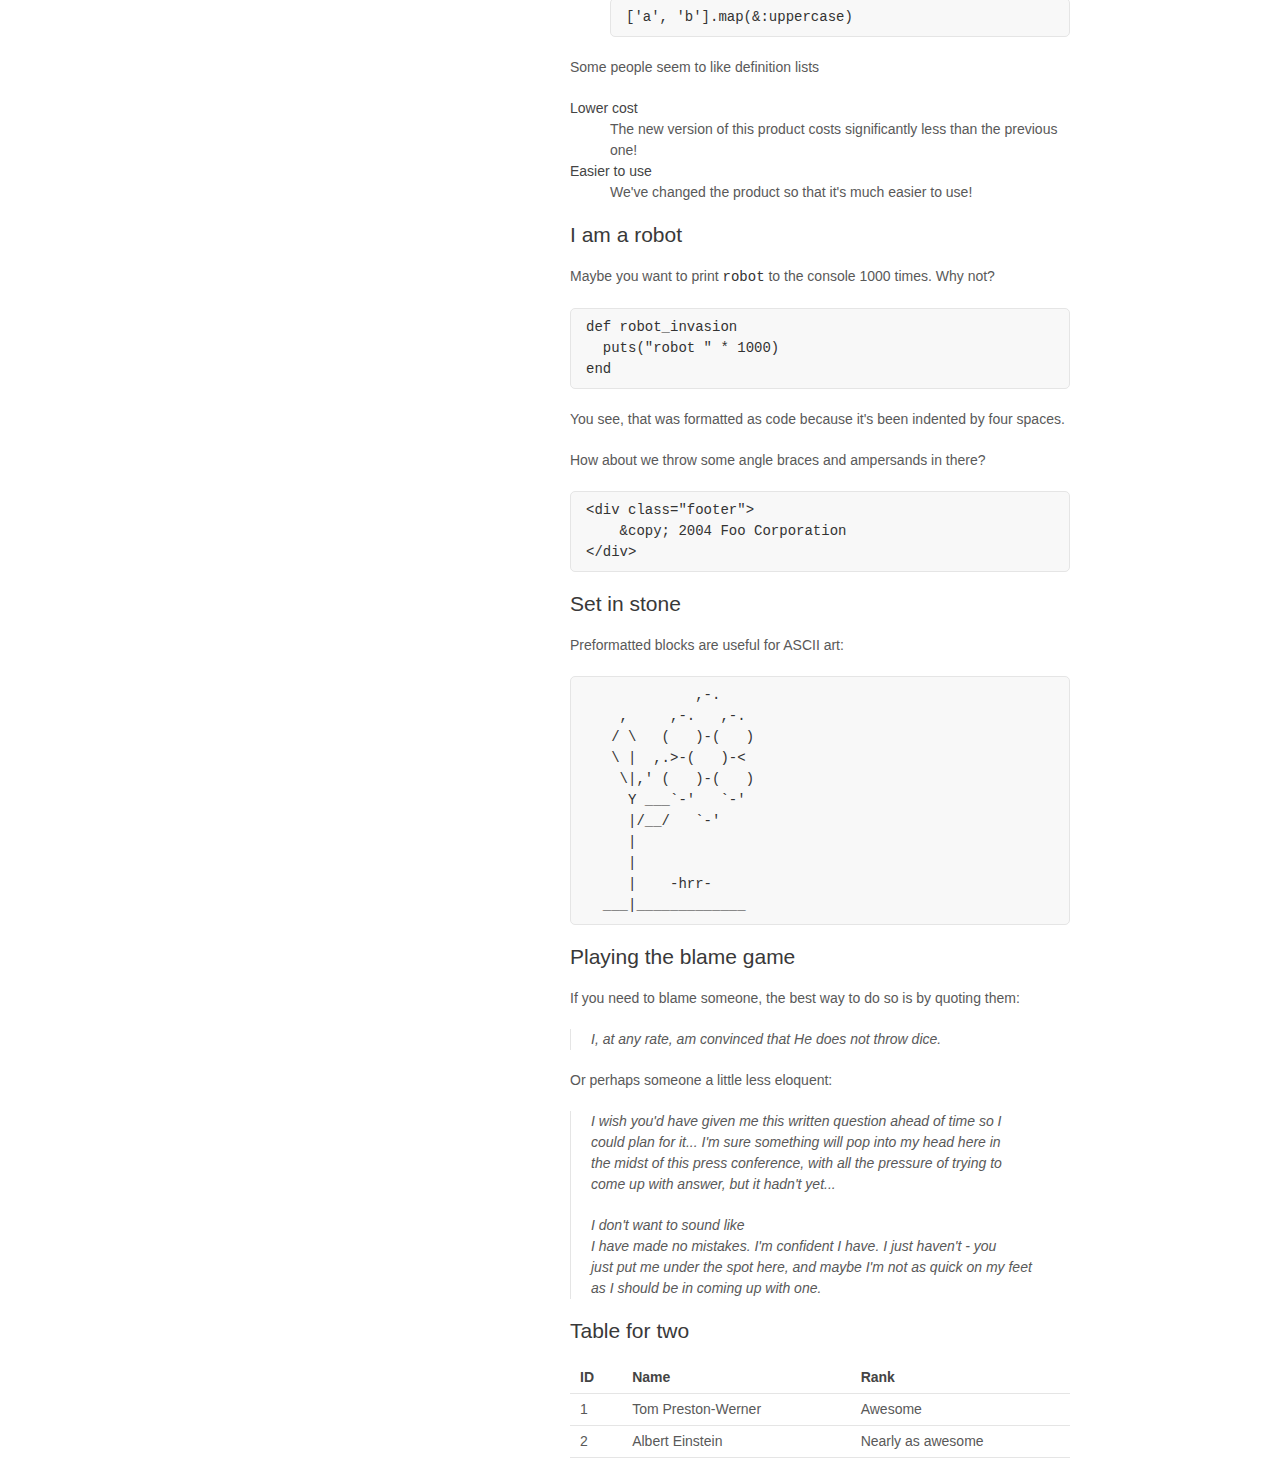
==== commit 29f5917b: "a" ====
--- a/index.html
+++ b/index.html
@@ -3,7 +3,7 @@
   <head>
     <meta charset="utf-8" />
     <meta http-equiv="X-UA-Compatible" content="chrome=1" />
-    <title>A New Dawn by Matt M.</title>
+    <title>short voyage by Matt Mandersheid</title>
 
     <link rel="stylesheet" href="stylesheets/styles.css" />
     <link rel="stylesheet" href="stylesheets/pygment_trac.css" />
@@ -15,8 +15,8 @@
   <body>
     <div class="wrapper">
       <header>
-        <h1><a href="https://mmandersheid.github.io/TheNewDawn">The New Dawn</a></h1>
-        <p>This project is maintained by Matt Mandersheid</p>
+        <h1><a href="https://mmandersheid.github.io/TheNewDawn">short voyage</a></h1>
+        <p>a weblog by Matt Mandersheid</p>
         <ul>
           <li>
             <a href="https://github.com/mmandersheid"
@@ -47,16 +47,6 @@
             <!-- Adjust height as necessary -->
           </iframe>
         </div>
-      </header>
-      <section>
-        <p>
-
-            <a href="https://pypi.org/project/pidgeotto/"> <h3>Pigeotto</h3> </a> A Python based static page generator for the web.
-              </p>
-        
-        </h2>
-        <h1>GitHub Flavored Markdown</h1>
-
         <p>
           <em
             >View the
@@ -66,7 +56,16 @@
             >.</em
           >
         </p>
-
+      </header>
+      <section>
+
+        
+        </h2>
+        <h1>Links</h1>
+        <p>
+
+          <a href="https://pypi.org/project/pidgeotto/"> <h3>Pigeotto</h3> </a> A Python based static page generator for the web.
+            </p>
         <p>
           Let's get the whole "linebreak" thing out of the way. The next
           paragraph contains two phrases separated by a single newline
